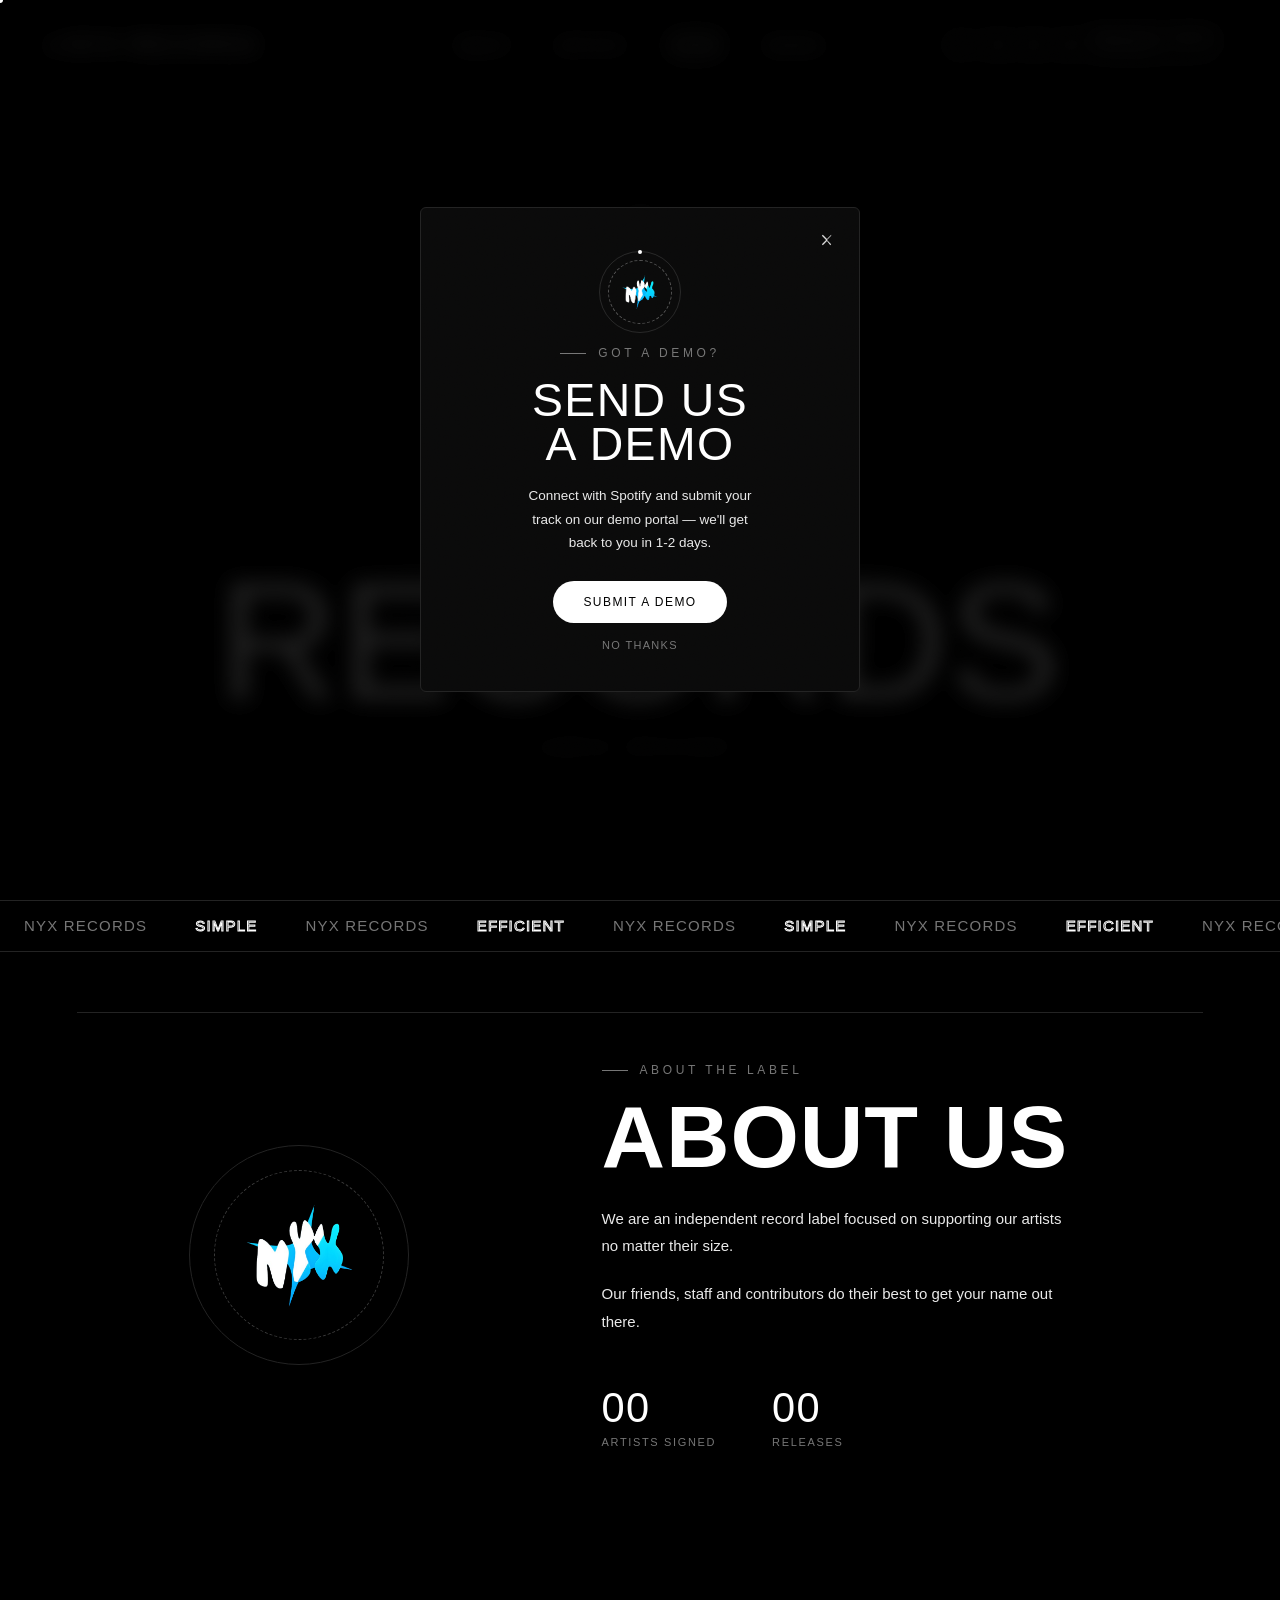
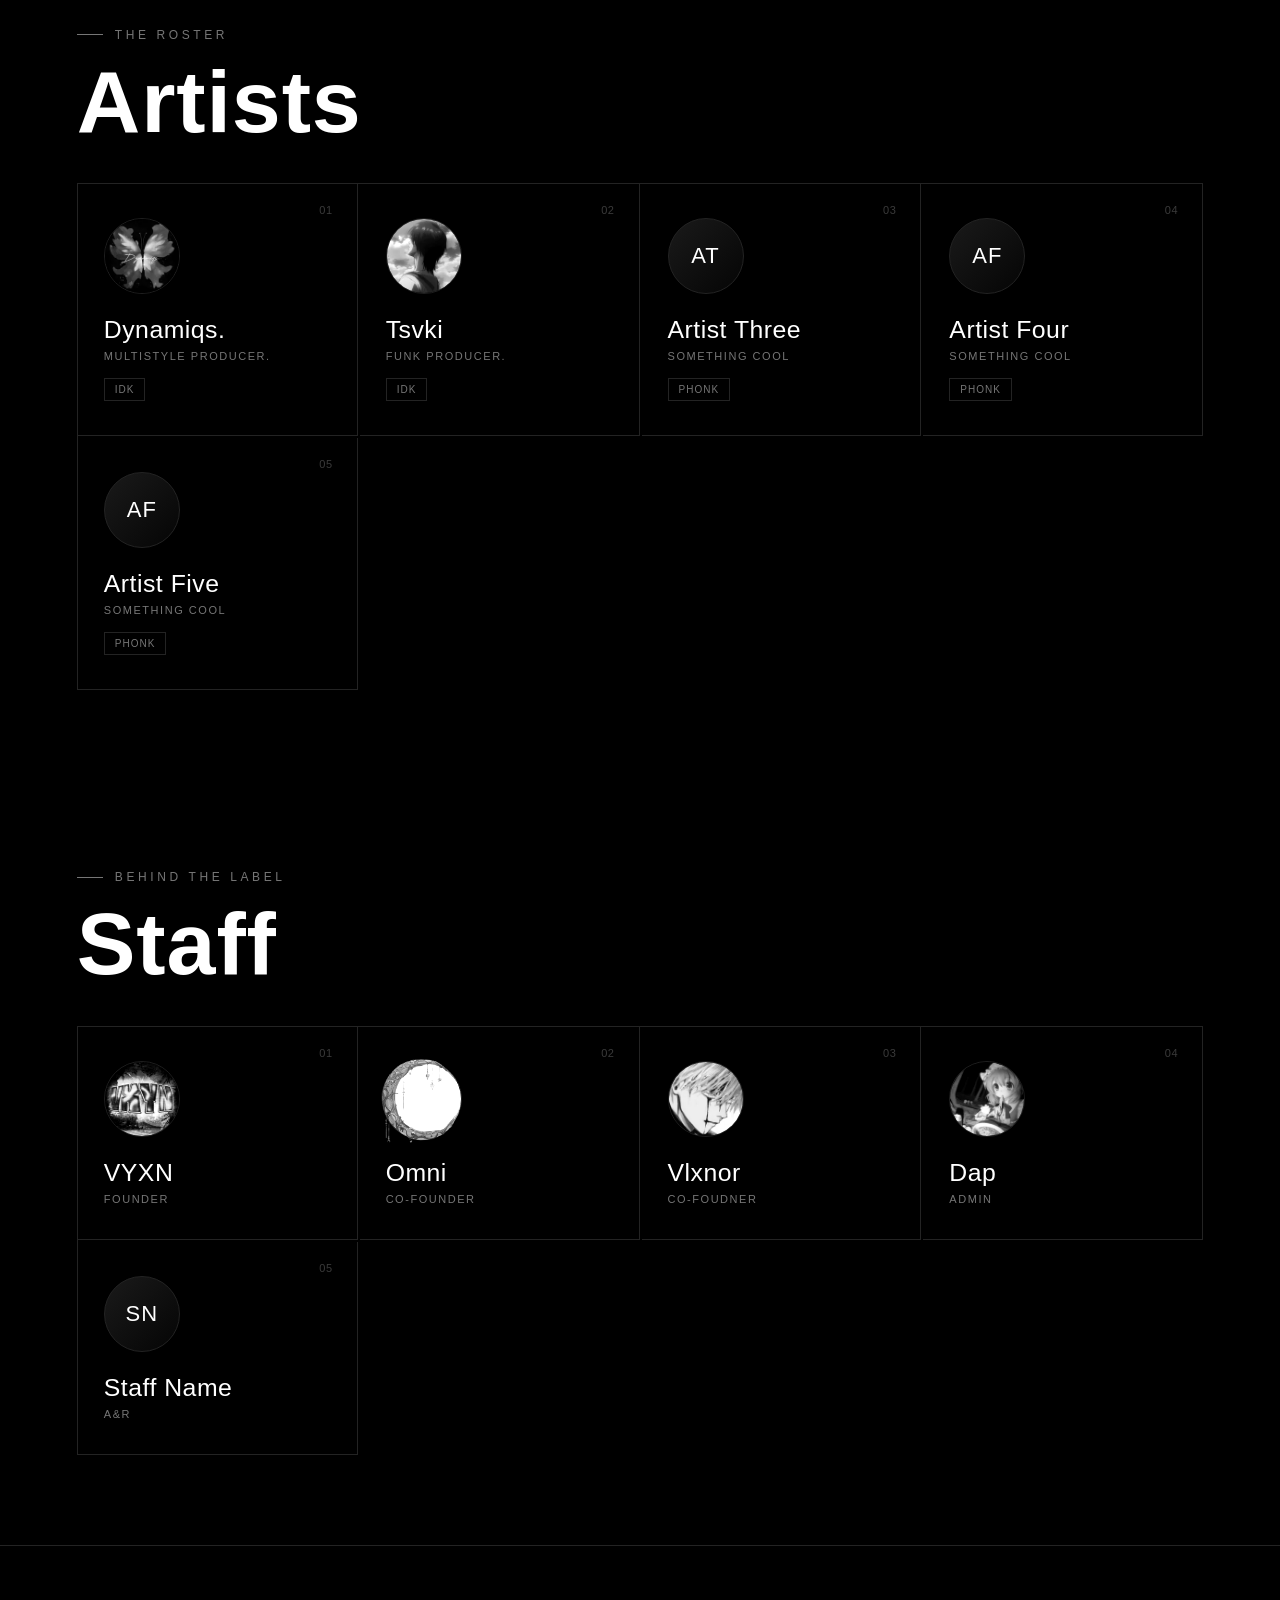
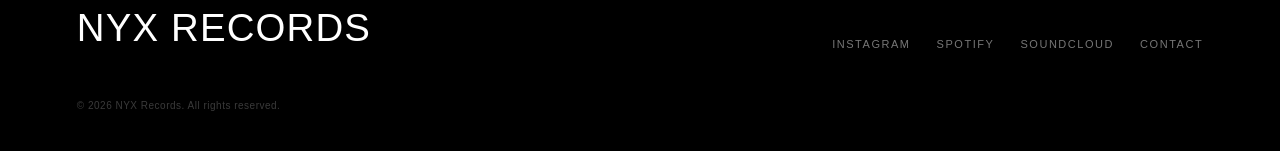
==== index.html @ e12e8af5 "Add files via upload" ====
<!DOCTYPE html><html lang="en"><head>
<meta charset="UTF-8">
<meta name="viewport" content="width=device-width, initial-scale=1.0">
<title>NYX Records</title>
<link rel="icon" type="image/png" sizes="32x32" href="/images/favicon-32.png">
<link rel="icon" type="image/png" sizes="16x16" href="/images/favicon-16.png">
<link rel="apple-touch-icon" sizes="180x180" href="/images/favicon-180.png">
<link rel="preconnect" href="https://fonts.googleapis.com">
<link rel="preconnect" href="https://fonts.gstatic.com" crossorigin="">
<link rel="stylesheet" href="/assets/css/home.css">
</head>
<body>
<div class="grain"></div>
<div class="cursor-dot" id="cursorDot"></div>
<!-- ===== DEMO POPUP ===== -->
<div class="demo-overlay" id="demoOverlay">
  <div class="demo-modal">
    <button class="demo-close" id="demoClose" aria-label="Close">
      <svg viewBox="0 0 24 24"><path d="M18.3 5.71L12 12l6.3 6.29-1.41 1.42L12 13.41l-6.29 6.3-1.42-1.42L10.59 12 4.29 5.71 5.71 4.29 12 10.59l6.29-6.3z"></path></svg>
    </button>
    <div class="demo-mark">
      <div class="ring"></div>
      <img class="logo-glow-sm" src="/images/logo.png" alt="NYX Records logo" style="width:70%;height:70%;object-fit:contain;position:relative;z-index:2;">
    </div>
    <div class="eyebrow" style="justify-content:center;">Got a demo?</div>
    <h2 class="display demo-title">SEND US<br>A DEMO</h2>
    <p class="demo-text">Connect with Spotify and submit your track on our demo portal — we'll get back to you in 1-2 days.</p>
<a href="/demo/" class="demo-cta">SUBMIT A DEMO</a>
    <button type="button" class="demo-skip" id="demoSkip">No thanks</button>
  </div>
</div>
<header id="siteHeader">
  <div class="logo-mark"><span class="dot"></span>NYX RECORDS</div>
  <nav class="links" id="navLinks">
    <div class="nav-bubble" id="navBubble"></div>
    <a href="#about" data-section="about">About</a>
    <a href="#artists" data-section="artists">Artists</a>
    <a href="#staff" data-section="staff">Staff</a>
<a href="/demo/">Demos</a>
  </nav>
  <!-- ===== MUSIC PLAYER ===== -->
  <div class="player" id="player">
    <div class="vinyl" id="vinyl"></div>
    <button class="player-btn" id="prevBtn" aria-label="Previous track">
      <svg viewBox="0 0 24 24"><path d="M6 6h2v12H6zm3.5 6L18 6v12z"></path></svg>
    </button>
    <button class="player-btn" id="playBtn" aria-label="Play">
      <svg viewBox="0 0 24 24" id="playIcon"><path d="M8 5v14l11-7z"></path></svg>
    </button>
    <button class="player-btn" id="nextBtn" aria-label="Next track">
      <svg viewBox="0 0 24 24"><path d="M16 6h2v12h-2zM6 6l8.5 6L6 18z"></path></svg>
    </button>
    <div class="track-info">
      <div class="track-title"><span id="trackTitle">Select a track</span></div>
      <div class="track-artist" id="trackArtist">NYX RECORDS</div>
      <div class="progress-bar" id="progressBar">
        <div class="progress-fill" id="progressFill"></div>
      </div>
    </div>
  </div>
  <!-- Real audio element — swap the src values in the TRACKS array below the script -->
  <audio id="audio" preload="none"></audio>
</header>
<!-- ===== HERO ===== -->
<section class="hero">
  <div class="glow" id="glow"></div>
  <div class="logo-placeholder">
    <div class="ring"></div>
    <img class="logo-glow" src="/images/logo.png" alt="NYX Records logo" style="width:70%;height:70%;object-fit:contain;position:relative;z-index:2;">
  </div>
  <h1 class="display">
    <span class="line"><span>NYX</span></span>
    <span class="line"><span>RECORDS</span></span>
  </h1>
  <p class="tagline">SIMPLE. EFFICIENT.</p>
</section>
<div class="marquee-strip" id="marqueeStrip">
  <div class="track" id="marqueeTrack"></div>
</div>
<!-- ===== ABOUT ===== -->
<section id="about" style="padding-top:60px;">
  <div class="about">
    <div class="reveal">
      <div class="about-mark">
        <img class="logo-glow" src="/images/logo.png" alt="NYX Records logo" style="width:60%;height:60%;object-fit:contain;position:relative;z-index:2;">
      </div>
    </div>
    <div class="about-body reveal">
      <div class="eyebrow">About the label</div>
      <h2 class="section-title" style="margin-bottom:26px;">ABOUT US</h2>
      <p>We are an independent record label focused on supporting our artists no matter their size.</p>
      <p>Our friends, staff and contributors do their best to get your name out there.</p>
      <div class="stat-row">
        <div><span class="num display">00</span><span class="label">Artists Signed</span></div>
        <div><span class="num display">00</span><span class="label">Releases</span></div>
      </div>
    </div>
  </div>
</section>
<!-- ===== ARTISTS ===== -->
<section id="artists">
  <div class="eyebrow reveal">The roster</div>
  <h2 class="section-title reveal">Artists</h2>
  <div class="grid" id="artistGrid"></div>
</section>
<!-- ===== STAFF ===== -->
<section id="staff">
  <div class="eyebrow reveal">Behind the label</div>
  <h2 class="section-title reveal">Staff</h2>
  <div class="grid" id="staffGrid"></div>
</section>
<footer>
  <div class="foot-logo display">NYX RECORDS</div>
  <div class="foot-links">
    <a href="https://instagram.com" target="_blank" rel="noopener noreferrer">Instagram</a>
    <a href="https://open.spotify.com" target="_blank" rel="noopener noreferrer">Spotify</a>
    <a href="https://soundcloud.com" target="_blank" rel="noopener noreferrer">SoundCloud</a>
    <a href="mailto:contact@nyxrecords.com">Contact</a>
  </div>
  <div class="foot-note">© <span id="year"></span> NYX Records. All rights reserved.</div>
</footer>
<button class="to-top" id="toTop" aria-label="Back to top">
  <svg viewBox="0 0 24 24"><path d="M12 4l-8 8h5v8h6v-8h5z"></path></svg>
</button>
<script src="/assets/js/home.js" defer></script>


</body></html>
---- assets/css/home.css ----
:root{
  --black:#000000;
  --black-2:#0a0a0a;
  --black-3:#131313;
  --white:#ffffff;
  --off-white:#e9e9e9;
  --grey:#767676;
  --grey-dim:#3a3a3a;
  --line:#232323;
  --ease:cubic-bezier(.16,.8,.24,1);
}
*{margin:0;padding:0;box-sizing:border-box;}
html{scroll-behavior:smooth;}
::selection{background:var(--white);color:var(--black);}
body{background:var(--black);color:var(--white);font-family:'Space Grotesk',sans-serif;overflow-x:hidden;cursor:none;}
a{color:inherit;text-decoration:none;}
ul{list-style:none;}
.display{font-family:'Bebas Neue',sans-serif;letter-spacing:.03em;font-weight:400;}
.grain{position:fixed;inset:0;pointer-events:none;z-index:9998;opacity:.05;mix-blend-mode:overlay;background-image:url("data:image/svg+xml,%3Csvg xmlns='http://www.w3.org/2000/svg' width='120' height='120'%3E%3Cfilter id='n'%3E%3CfeTurbulence type='fractalNoise' baseFrequency='0.9' numOctaves='2' stitchTiles='stitch'/%3E%3C/filter%3E%3Crect width='100%25' height='100%25' filter='url(%23n)'/%3E%3C/svg%3E");animation:grain 8s steps(8) infinite;}
@keyframes grain{0%,100%{transform:translate(0,0)}10%{transform:translate(-2%,-3%)}30%{transform:translate(3%,2%)}50%{transform:translate(-3%,3%)}70%{transform:translate(2%,-2%)}90%{transform:translate(-1%,2%)}}
.cursor-dot{position:fixed;top:0;left:0;pointer-events:none;z-index:9999;border-radius:50%;transform:translate(-50%,-50%);width:6px;height:6px;background:var(--white);transition:transform .12s var(--ease), opacity .3s;mix-blend-mode:difference;}
@media (hover:none){.cursor-dot{display:none;}body{cursor:auto;}}
header{position:fixed;top:0;left:0;right:0;z-index:500;display:grid;grid-template-columns:1fr auto 1fr;align-items:center;gap:20px;padding:22px clamp(20px,4vw,56px);background:linear-gradient(to bottom, rgba(0,0,0,.85), rgba(0,0,0,0));backdrop-filter:blur(2px);transition:padding .4s var(--ease);}
header.scrolled{padding:14px clamp(20px,4vw,56px);background:rgba(0,0,0,.75);backdrop-filter:blur(10px);border-bottom:1px solid var(--line);}
.logo-mark{display:flex;align-items:center;gap:10px;font-family:'Bebas Neue',sans-serif;font-size:22px;letter-spacing:.12em;}
.logo-mark .dot{width:7px;height:7px;border-radius:50%;background:var(--white);animation:pulse 2.6s ease-in-out infinite;}
@keyframes pulse{0%,100%{opacity:1;transform:scale(1);}50%{opacity:.3;transform:scale(1.6);}}
nav.links{position:relative;display:flex;gap:clamp(20px,3vw,48px);}
.nav-bubble{position:absolute;top:50%;left:0;height:32px;width:0;transform:translateY(-50%);background:rgba(255,255,255,.08);border:1px solid rgba(255,255,255,.3);border-radius:20px;transition:transform .45s var(--ease), width .45s var(--ease), opacity .3s;opacity:0;pointer-events:none;z-index:0;}
.nav-bubble.show{opacity:1;}
nav.links a{position:relative;z-index:1;font-size:13px;letter-spacing:.14em;text-transform:uppercase;color:var(--off-white);padding:8px 4px;}
nav.links a::after{content:'';position:absolute;left:4px;right:4px;bottom:0;height:1px;background:var(--white);transform:scaleX(0);transform-origin:left;transition:transform .35s var(--ease);}
nav.links a:hover::after{transform:scaleX(1);}nav.links a:hover{color:var(--white);}nav.links a.active{color:var(--white);}nav.links a.active::after{transform:scaleX(0);}
@media(max-width:760px){nav.links{display:none;}}
.player{display:flex;align-items:center;gap:12px;background:rgba(255,255,255,.03);border:1px solid var(--line);border-radius:40px;padding:6px 16px 6px 6px;backdrop-filter:blur(6px);justify-self:end;}
.vinyl{width:32px;height:32px;border-radius:50%;background:radial-gradient(circle at center, #000 0 4px, #ddd 4px 5px, #000 5px 100%),repeating-radial-gradient(circle at center, #1a1a1a 0 2px, #050505 2px 4px);border:1px solid #2a2a2a;flex-shrink:0;animation:spin 3.2s linear infinite;animation-play-state:paused;}
.player.playing .vinyl{animation-play-state:running;}
.player-btn{background:none;border:none;color:var(--white);cursor:pointer;width:24px;height:24px;display:flex;align-items:center;justify-content:center;opacity:.85;transition:opacity .2s, transform .2s;}
.player-btn:hover{opacity:1;transform:scale(1.15);}.player-btn svg{width:14px;height:14px;fill:currentColor;}
.track-info{display:flex;flex-direction:column;width:118px;overflow:hidden;}.track-title{font-size:11px;letter-spacing:.04em;white-space:nowrap;overflow:hidden;}.track-title span{display:inline-block;padding-right:30px;}.player.playing .track-title span{animation:marquee 7s linear infinite;}
@keyframes marquee{0%{transform:translateX(0);}100%{transform:translateX(-50%);}}
.track-artist{font-size:9px;color:var(--grey);letter-spacing:.05em;}.progress-bar{position:relative;width:100%;height:2px;background:var(--line);margin-top:4px;cursor:pointer;border-radius:2px;}.progress-fill{position:absolute;left:0;top:0;bottom:0;width:0%;background:var(--white);border-radius:2px;}
@media(max-width:600px){.track-info{display:none;}}
.hero{min-height:100vh;display:flex;flex-direction:column;align-items:center;justify-content:center;position:relative;text-align:center;padding:90px 20px 0;overflow:hidden;}
.glow{position:absolute;width:700px;height:700px;background:radial-gradient(circle, rgba(255,255,255,.07) 0%, rgba(255,255,255,0) 65%);top:50%;left:50%;transform:translate(-50%,-50%);pointer-events:none;z-index:0;transition:transform .3s ease-out;}
.logo-placeholder{position:relative;width:150px;height:150px;border-radius:50%;border:1.5px dashed rgba(255,255,255,.35);display:flex;align-items:center;justify-content:center;margin-bottom:38px;z-index:2;animation:fadeUp 1s var(--ease) both, float 6s ease-in-out infinite 1s;}
.logo-placeholder .ring{position:absolute;inset:-18px;border:1px solid rgba(255,255,255,.12);border-radius:50%;animation:spin 22s linear infinite;}
.logo-placeholder .ring::before{content:'';position:absolute;width:5px;height:5px;background:#fff;border-radius:50%;top:-2.5px;left:50%;margin-left:-2.5px;}
.logo-placeholder span{font-family:'Bebas Neue',sans-serif;font-size:13px;letter-spacing:.15em;color:var(--grey);text-transform:uppercase;line-height:1.5;}
@keyframes float{0%,100%{transform:translateY(0);}50%{transform:translateY(-10px);}}
.hero h1{font-size:clamp(3.6rem,13vw,10.5rem);line-height:.88;letter-spacing:.01em;z-index:2;}.hero h1 .line{overflow:hidden;display:block;}.hero h1 .line span{display:inline-block;animation:riseIn 1s var(--ease) both;}.hero h1 .line:nth-child(2) span{animation-delay:.12s;}
@keyframes riseIn{from{transform:translateY(110%);}to{transform:translateY(0);}}
.hero p.tagline{margin-top:26px;font-size:14px;letter-spacing:.28em;text-transform:uppercase;color:var(--grey);z-index:2;animation:fadeUp 1s var(--ease) .5s both;}
@keyframes fadeUp{from{opacity:0;transform:translateY(24px);}to{opacity:1;transform:translateY(0);}}
.marquee-strip{border-top:1px solid var(--line);border-bottom:1px solid var(--line);padding:16px 0;overflow:hidden;white-space:nowrap;position:relative;width:100%;}.marquee-strip .track{display:inline-flex;width:max-content;animation:scrollLeft linear infinite;will-change:transform;}.marquee-strip .track span{font-family:'Bebas Neue',sans-serif;font-size:15px;letter-spacing:.08em;padding:0 24px;color:var(--grey);flex:0 0 auto;}.marquee-strip .track span.hollow{-webkit-text-stroke:1px var(--white);color:transparent;}
@keyframes scrollLeft{from{transform:translateX(0);}to{transform:translateX(-50%);}}
section{position:relative;padding:90px clamp(20px,6vw,80px);}.eyebrow{display:flex;align-items:center;gap:12px;font-size:12px;letter-spacing:.3em;text-transform:uppercase;color:var(--grey);margin-bottom:18px;}.eyebrow::before{content:'';width:26px;height:1px;background:var(--grey);}.section-title{font-family:'Bebas Neue',sans-serif;font-size:clamp(2.8rem,7vw,5.5rem);letter-spacing:.01em;line-height:.95;margin-bottom:40px;}
.reveal{opacity:0;transform:translateY(50px);transition:opacity .9s var(--ease), transform .9s var(--ease);}.reveal.in{opacity:1;transform:translateY(0);}
.about{display:grid;grid-template-columns:.85fr 1.15fr;gap:80px;align-items:center;border-top:1px solid var(--line);padding-top:50px;}@media(max-width:860px){.about{grid-template-columns:1fr;gap:50px;}}
.about-mark{width:220px;height:220px;max-width:60vw;border-radius:50%;border:1px solid var(--line);display:flex;align-items:center;justify-content:center;margin:0 auto;position:relative;}.about-mark::before{content:'';position:absolute;inset:24px;border:1px dashed var(--grey-dim);border-radius:50%;animation:spin 40s linear infinite;}.about-mark .mark-text{font-family:'Bebas Neue',sans-serif;font-size:44px;letter-spacing:.05em;}
@keyframes spin{to{transform:rotate(360deg);}}
.about-body p{font-size:15px;line-height:1.85;color:var(--off-white);max-width:56ch;}.about-body p + p{margin-top:20px;}.stat-row{display:flex;gap:56px;margin-top:48px;flex-wrap:wrap;}.stat-row div{display:flex;flex-direction:column;}.stat-row .num{font-family:'Bebas Neue',sans-serif;font-size:2.6rem;}.stat-row .label{font-size:11px;letter-spacing:.15em;text-transform:uppercase;color:var(--grey);margin-top:4px;}
.grid{display:grid;grid-template-columns:repeat(auto-fill,minmax(230px,1fr));gap:2px;border-top:1px solid var(--line);border-left:1px solid var(--line);}.card{display:block;position:relative;border-right:1px solid var(--line);border-bottom:1px solid var(--line);padding:34px 26px;background:var(--black);overflow:hidden;transition:background .4s var(--ease);}.card::before{content:'';position:absolute;inset:0;background:var(--white);transform:translateY(101%);transition:transform .45s var(--ease);z-index:0;}.card:hover::before{transform:translateY(0);}.card > *{position:relative;z-index:1;}
.avatar{width:76px;height:76px;border-radius:50%;display:flex;align-items:center;justify-content:center;font-family:'Bebas Neue',sans-serif;font-size:22px;letter-spacing:.05em;background:linear-gradient(135deg, #1a1a1a, #050505);border:1px solid var(--line);margin-bottom:22px;transition:filter .4s var(--ease), transform .5s var(--ease);filter:grayscale(1);overflow:hidden;}.avatar img{width:100%;height:100%;object-fit:cover;display:block;}.card:hover .avatar{filter:invert(1) grayscale(1);transform:scale(1.06) rotate(-3deg);}.avatar.avatar-photo{filter:grayscale(1) contrast(1.05);}.card:hover .avatar.avatar-photo{filter:grayscale(0) contrast(1.05);transform:scale(1.06) rotate(-3deg);}.avatar.avatar-special{position:relative;background:#ffffff;overflow:visible;filter:grayscale(1) contrast(1.05);}.avatar.avatar-special img{position:absolute;top:50%;left:50%;width:120%;height:120%;object-fit:contain;transform:translate(calc(-50%), calc(-50%));}.card:hover .avatar.avatar-special{filter:grayscale(0) contrast(1.05);transform:scale(1.06) rotate(-3deg);}
.card-name{font-family:'Bebas Neue',sans-serif;font-size:1.55rem;letter-spacing:.02em;transition:color .4s var(--ease);}.card-role{font-size:11px;letter-spacing:.14em;text-transform:uppercase;color:var(--grey);margin-top:6px;transition:color .4s var(--ease);}.card-tag{display:inline-block;margin-top:16px;font-size:10px;letter-spacing:.1em;text-transform:uppercase;padding:5px 10px;border:1px solid var(--line);color:var(--grey);transition:border-color .4s var(--ease), color .4s var(--ease);}.card:hover .card-name,.card:hover .card-role{color:var(--black);}.card:hover .card-tag{border-color:var(--black);color:var(--black);}.card-index{position:absolute;top:20px;right:24px;font-size:11px;color:var(--grey-dim);font-family:'Bebas Neue',sans-serif;letter-spacing:.05em;transition:color .4s var(--ease);z-index:1;}.card:hover .card-index{color:rgba(0,0,0,.35);}.card-link-label{position:absolute;bottom:22px;right:24px;display:flex;align-items:center;gap:5px;font-size:10px;letter-spacing:.14em;text-transform:uppercase;color:var(--grey);opacity:0;transform:translateY(6px);transition:opacity .35s var(--ease), transform .35s var(--ease), color .35s var(--ease);z-index:1;}.card-link-label svg{width:10px;height:10px;transition:transform .35s var(--ease);}.card:hover .card-link-label{opacity:1;transform:translateY(0);color:var(--black);}.card:hover .card-link-label svg{transform:translate(2px,-2px);}
footer{border-top:1px solid var(--line);padding:60px clamp(20px,6vw,80px) 40px;display:flex;justify-content:space-between;align-items:flex-end;flex-wrap:wrap;gap:30px;}footer .foot-logo{font-family:'Bebas Neue',sans-serif;font-size:2.4rem;letter-spacing:.03em;}footer .foot-links{display:flex;gap:26px;flex-wrap:wrap;}footer .foot-links a{font-size:11px;letter-spacing:.14em;text-transform:uppercase;color:var(--grey);transition:color .3s;}footer .foot-links a:hover{color:var(--white);}footer .foot-note{width:100%;font-size:10px;color:var(--grey-dim);letter-spacing:.05em;margin-top:20px;}
.to-top{position:fixed;bottom:26px;right:26px;width:44px;height:44px;border-radius:50%;border:1px solid var(--line);display:flex;align-items:center;justify-content:center;z-index:400;opacity:0;pointer-events:none;transition:opacity .4s var(--ease), transform .3s var(--ease), border-color .3s;background:rgba(0,0,0,.6);backdrop-filter:blur(6px);}.to-top.show{opacity:1;pointer-events:auto;}.to-top:hover{transform:translateY(-4px);border-color:var(--white);}.to-top svg{width:14px;height:14px;fill:var(--white);}
.logo-glow{animation:logoPulse 3.5s ease-in-out infinite;}@keyframes logoPulse{0%,100%{filter:drop-shadow(0 0 8px rgba(255,255,255,.55)) drop-shadow(0 0 18px rgba(255,255,255,.3));}50%{filter:drop-shadow(0 0 12px rgba(255,255,255,.75)) drop-shadow(0 0 26px rgba(255,255,255,.45));}}
.logo-glow-sm{animation:logoPulseSm 3.5s ease-in-out infinite;}@keyframes logoPulseSm{0%,100%{filter:drop-shadow(0 0 5px rgba(255,255,255,.55)) drop-shadow(0 0 10px rgba(255,255,255,.3));}50%{filter:drop-shadow(0 0 7px rgba(255,255,255,.75)) drop-shadow(0 0 14px rgba(255,255,255,.45));}}
.demo-overlay{position:fixed;inset:0;z-index:2000;display:flex;align-items:center;justify-content:center;padding:24px;background:rgba(0,0,0,.88);backdrop-filter:blur(10px);opacity:1;transition:opacity .5s var(--ease);}.demo-overlay.closing{opacity:0;pointer-events:none;}.demo-modal{position:relative;width:100%;max-width:440px;background:var(--black-2);border:1px solid var(--line);border-radius:6px;padding:52px 36px 40px;text-align:center;transform:scale(1);animation:modalIn .6s var(--ease) both;}.demo-overlay.closing .demo-modal{transform:scale(.94);transition:transform .4s var(--ease);}@keyframes modalIn{from{opacity:0;transform:scale(.9) translateY(16px);}to{opacity:1;transform:scale(1) translateY(0);}}
.demo-close{position:absolute;top:14px;right:14px;width:36px;height:36px;display:flex;align-items:center;justify-content:center;background:none;border:none;cursor:pointer;opacity:.85;transition:opacity .2s, transform .3s var(--ease);}.demo-close:hover{opacity:1;transform:rotate(90deg);}.demo-close svg{width:16px;height:16px;fill:var(--white);}.demo-mark{position:relative;width:64px;height:64px;margin:0 auto 22px;border:1.5px dashed rgba(255,255,255,.3);border-radius:50%;display:flex;align-items:center;justify-content:center;}.demo-mark .ring{position:absolute;inset:-10px;border:1px solid rgba(255,255,255,.12);border-radius:50%;animation:spin 18s linear infinite;}.demo-mark .ring::before{content:'';position:absolute;width:4px;height:4px;background:#fff;border-radius:50%;top:-2px;left:50%;margin-left:-2px;}.demo-title{font-size:clamp(2rem,6vw,2.9rem);line-height:.95;margin:16px 0 18px;}.demo-text{font-size:13.5px;line-height:1.75;color:var(--off-white);max-width:32ch;margin:0 auto 26px;}.demo-cta{display:inline-block;padding:14px 30px;background:var(--white);color:var(--black);font-size:12px;letter-spacing:.12em;text-transform:uppercase;border-radius:30px;transition:transform .3s var(--ease), opacity .3s;}.demo-cta:hover{transform:translateY(-3px);opacity:.9;}.demo-skip{display:block;margin:16px auto 0;background:none;border:none;color:var(--grey);font-size:11px;letter-spacing:.12em;text-transform:uppercase;cursor:pointer;transition:color .3s;}.demo-skip:hover{color:var(--white);}
@media(prefers-reduced-motion:reduce){*{animation-duration:.001ms !important; animation-iteration-count:1 !important; transition-duration:.001ms !important;}}
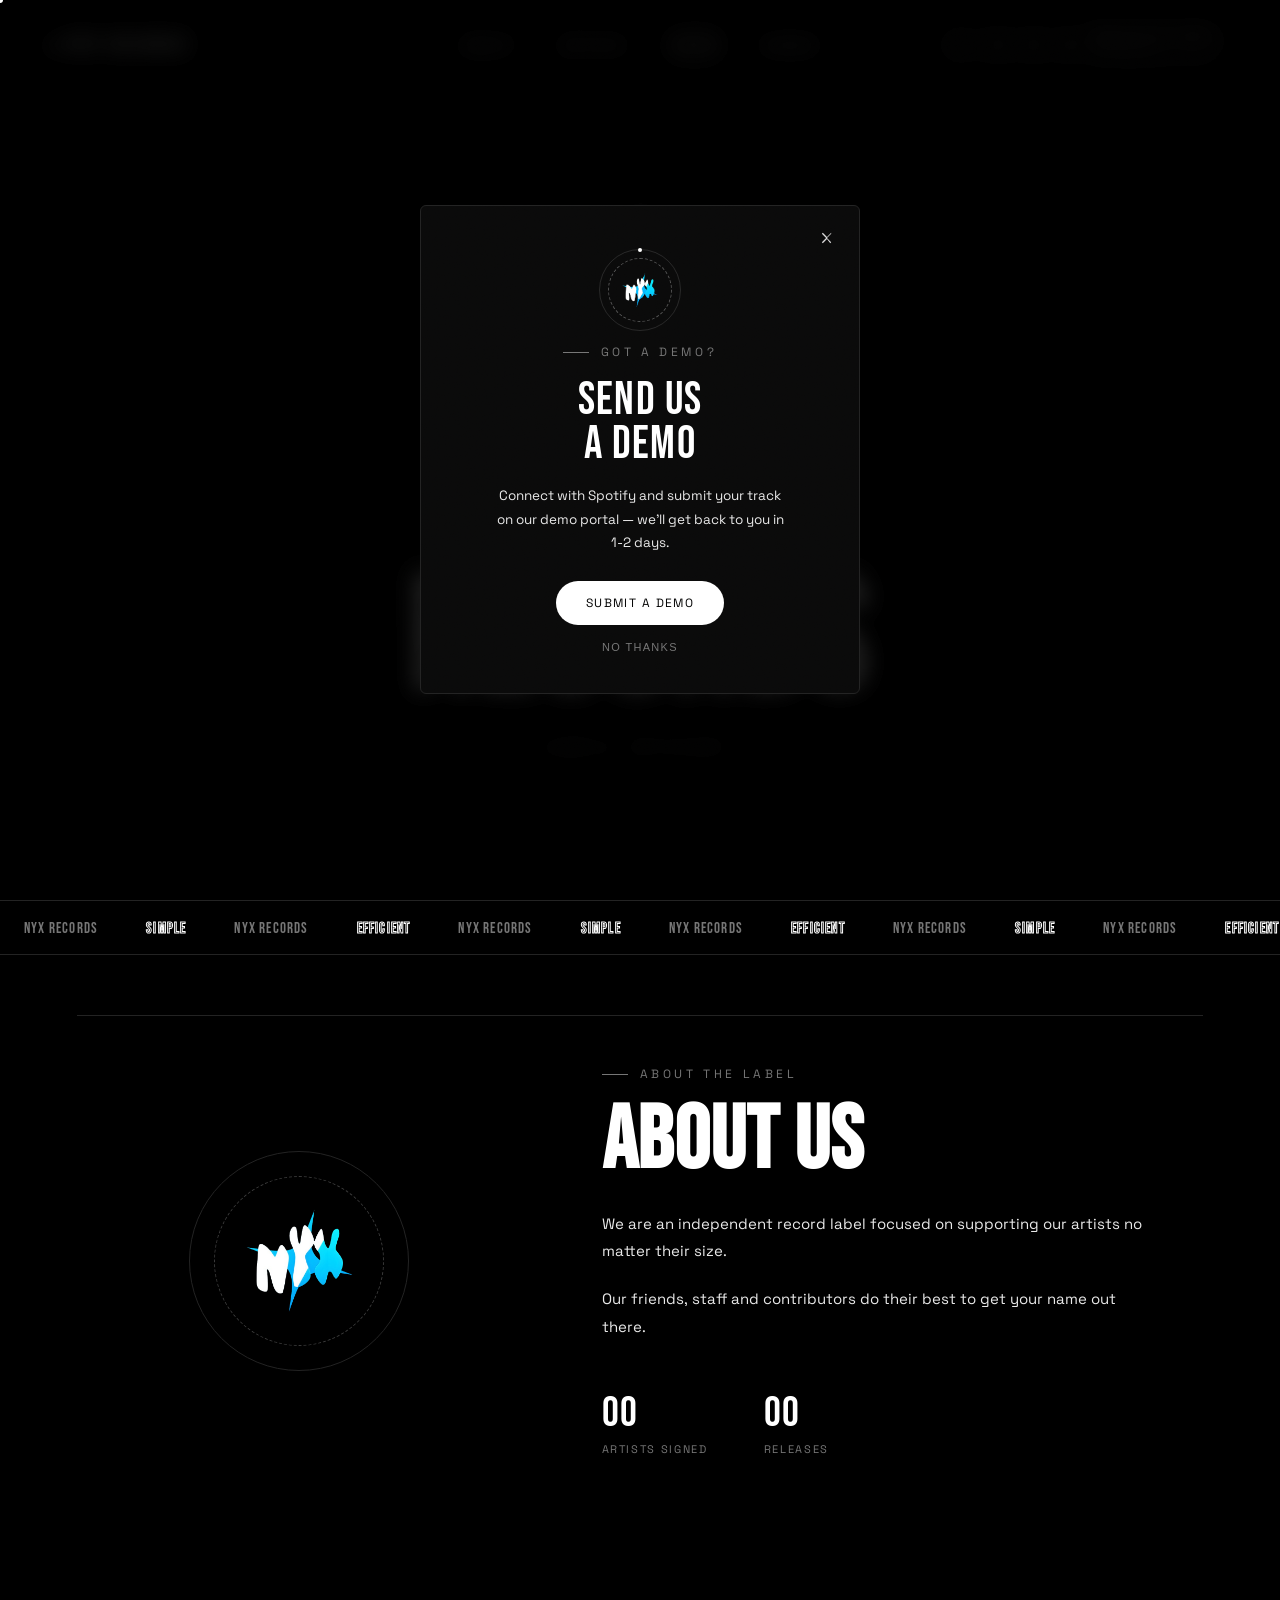
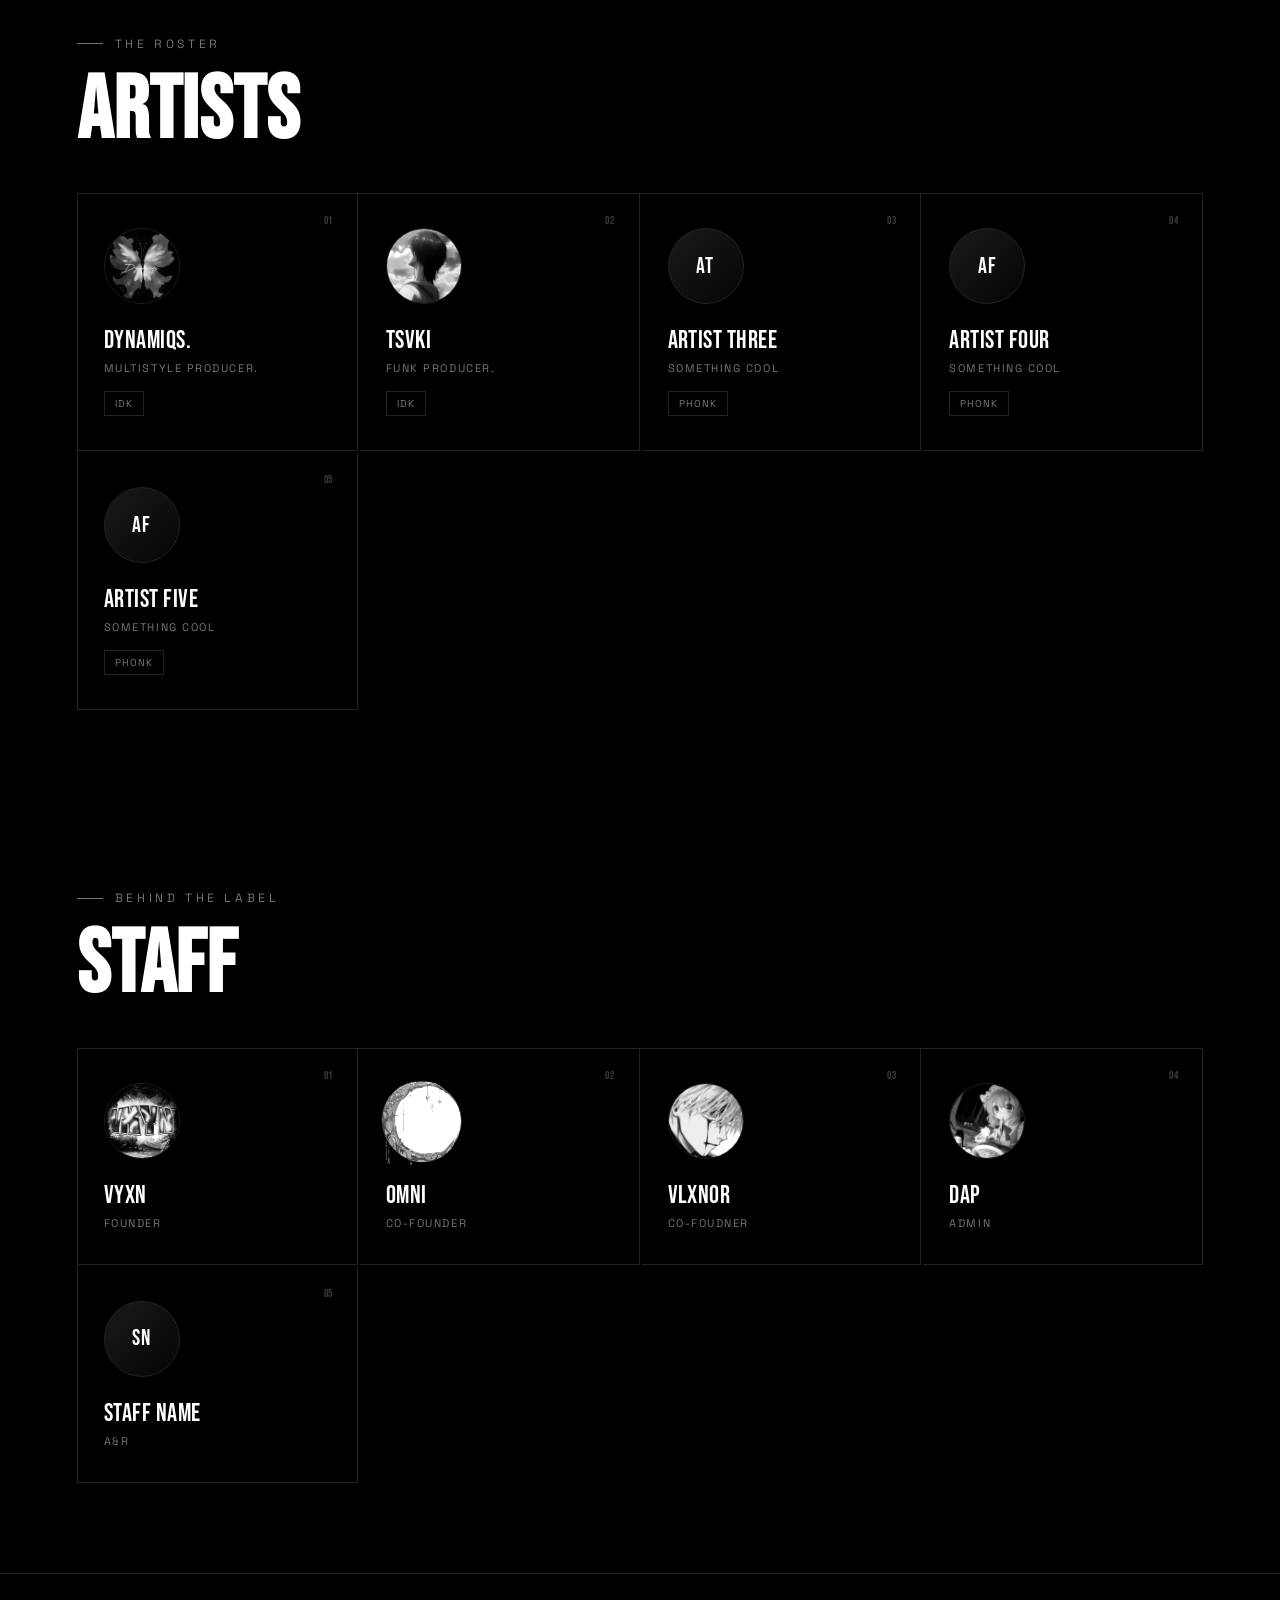
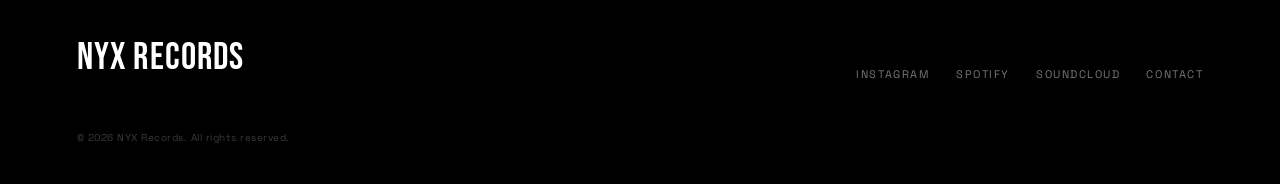
==== commit abac549d: "Update" ====
--- a/index.html
+++ b/index.html
@@ -7,6 +7,7 @@
 <link rel="apple-touch-icon" sizes="180x180" href="/images/favicon-180.png">
 <link rel="preconnect" href="https://fonts.googleapis.com">
 <link rel="preconnect" href="https://fonts.gstatic.com" crossorigin="">
+<link href="https://fonts.googleapis.com/css2?family=Bebas+Neue&family=Space+Grotesk:wght@300;400;500;600;700&display=swap" rel="stylesheet">
 <link rel="stylesheet" href="/assets/css/home.css">
 </head>
 <body>
--- a/assets/css/home.css
+++ b/assets/css/home.css
@@ -1,72 +1,72 @@
-:root{
-  --black:#000000;
-  --black-2:#0a0a0a;
-  --black-3:#131313;
-  --white:#ffffff;
-  --off-white:#e9e9e9;
-  --grey:#767676;
-  --grey-dim:#3a3a3a;
-  --line:#232323;
-  --ease:cubic-bezier(.16,.8,.24,1);
-}
-*{margin:0;padding:0;box-sizing:border-box;}
-html{scroll-behavior:smooth;}
-::selection{background:var(--white);color:var(--black);}
-body{background:var(--black);color:var(--white);font-family:'Space Grotesk',sans-serif;overflow-x:hidden;cursor:none;}
-a{color:inherit;text-decoration:none;}
-ul{list-style:none;}
-.display{font-family:'Bebas Neue',sans-serif;letter-spacing:.03em;font-weight:400;}
-.grain{position:fixed;inset:0;pointer-events:none;z-index:9998;opacity:.05;mix-blend-mode:overlay;background-image:url("data:image/svg+xml,%3Csvg xmlns='http://www.w3.org/2000/svg' width='120' height='120'%3E%3Cfilter id='n'%3E%3CfeTurbulence type='fractalNoise' baseFrequency='0.9' numOctaves='2' stitchTiles='stitch'/%3E%3C/filter%3E%3Crect width='100%25' height='100%25' filter='url(%23n)'/%3E%3C/svg%3E");animation:grain 8s steps(8) infinite;}
-@keyframes grain{0%,100%{transform:translate(0,0)}10%{transform:translate(-2%,-3%)}30%{transform:translate(3%,2%)}50%{transform:translate(-3%,3%)}70%{transform:translate(2%,-2%)}90%{transform:translate(-1%,2%)}}
-.cursor-dot{position:fixed;top:0;left:0;pointer-events:none;z-index:9999;border-radius:50%;transform:translate(-50%,-50%);width:6px;height:6px;background:var(--white);transition:transform .12s var(--ease), opacity .3s;mix-blend-mode:difference;}
-@media (hover:none){.cursor-dot{display:none;}body{cursor:auto;}}
-header{position:fixed;top:0;left:0;right:0;z-index:500;display:grid;grid-template-columns:1fr auto 1fr;align-items:center;gap:20px;padding:22px clamp(20px,4vw,56px);background:linear-gradient(to bottom, rgba(0,0,0,.85), rgba(0,0,0,0));backdrop-filter:blur(2px);transition:padding .4s var(--ease);}
-header.scrolled{padding:14px clamp(20px,4vw,56px);background:rgba(0,0,0,.75);backdrop-filter:blur(10px);border-bottom:1px solid var(--line);}
-.logo-mark{display:flex;align-items:center;gap:10px;font-family:'Bebas Neue',sans-serif;font-size:22px;letter-spacing:.12em;}
-.logo-mark .dot{width:7px;height:7px;border-radius:50%;background:var(--white);animation:pulse 2.6s ease-in-out infinite;}
-@keyframes pulse{0%,100%{opacity:1;transform:scale(1);}50%{opacity:.3;transform:scale(1.6);}}
-nav.links{position:relative;display:flex;gap:clamp(20px,3vw,48px);}
-.nav-bubble{position:absolute;top:50%;left:0;height:32px;width:0;transform:translateY(-50%);background:rgba(255,255,255,.08);border:1px solid rgba(255,255,255,.3);border-radius:20px;transition:transform .45s var(--ease), width .45s var(--ease), opacity .3s;opacity:0;pointer-events:none;z-index:0;}
-.nav-bubble.show{opacity:1;}
-nav.links a{position:relative;z-index:1;font-size:13px;letter-spacing:.14em;text-transform:uppercase;color:var(--off-white);padding:8px 4px;}
-nav.links a::after{content:'';position:absolute;left:4px;right:4px;bottom:0;height:1px;background:var(--white);transform:scaleX(0);transform-origin:left;transition:transform .35s var(--ease);}
-nav.links a:hover::after{transform:scaleX(1);}nav.links a:hover{color:var(--white);}nav.links a.active{color:var(--white);}nav.links a.active::after{transform:scaleX(0);}
-@media(max-width:760px){nav.links{display:none;}}
-.player{display:flex;align-items:center;gap:12px;background:rgba(255,255,255,.03);border:1px solid var(--line);border-radius:40px;padding:6px 16px 6px 6px;backdrop-filter:blur(6px);justify-self:end;}
-.vinyl{width:32px;height:32px;border-radius:50%;background:radial-gradient(circle at center, #000 0 4px, #ddd 4px 5px, #000 5px 100%),repeating-radial-gradient(circle at center, #1a1a1a 0 2px, #050505 2px 4px);border:1px solid #2a2a2a;flex-shrink:0;animation:spin 3.2s linear infinite;animation-play-state:paused;}
-.player.playing .vinyl{animation-play-state:running;}
-.player-btn{background:none;border:none;color:var(--white);cursor:pointer;width:24px;height:24px;display:flex;align-items:center;justify-content:center;opacity:.85;transition:opacity .2s, transform .2s;}
-.player-btn:hover{opacity:1;transform:scale(1.15);}.player-btn svg{width:14px;height:14px;fill:currentColor;}
-.track-info{display:flex;flex-direction:column;width:118px;overflow:hidden;}.track-title{font-size:11px;letter-spacing:.04em;white-space:nowrap;overflow:hidden;}.track-title span{display:inline-block;padding-right:30px;}.player.playing .track-title span{animation:marquee 7s linear infinite;}
-@keyframes marquee{0%{transform:translateX(0);}100%{transform:translateX(-50%);}}
-.track-artist{font-size:9px;color:var(--grey);letter-spacing:.05em;}.progress-bar{position:relative;width:100%;height:2px;background:var(--line);margin-top:4px;cursor:pointer;border-radius:2px;}.progress-fill{position:absolute;left:0;top:0;bottom:0;width:0%;background:var(--white);border-radius:2px;}
-@media(max-width:600px){.track-info{display:none;}}
-.hero{min-height:100vh;display:flex;flex-direction:column;align-items:center;justify-content:center;position:relative;text-align:center;padding:90px 20px 0;overflow:hidden;}
-.glow{position:absolute;width:700px;height:700px;background:radial-gradient(circle, rgba(255,255,255,.07) 0%, rgba(255,255,255,0) 65%);top:50%;left:50%;transform:translate(-50%,-50%);pointer-events:none;z-index:0;transition:transform .3s ease-out;}
-.logo-placeholder{position:relative;width:150px;height:150px;border-radius:50%;border:1.5px dashed rgba(255,255,255,.35);display:flex;align-items:center;justify-content:center;margin-bottom:38px;z-index:2;animation:fadeUp 1s var(--ease) both, float 6s ease-in-out infinite 1s;}
-.logo-placeholder .ring{position:absolute;inset:-18px;border:1px solid rgba(255,255,255,.12);border-radius:50%;animation:spin 22s linear infinite;}
-.logo-placeholder .ring::before{content:'';position:absolute;width:5px;height:5px;background:#fff;border-radius:50%;top:-2.5px;left:50%;margin-left:-2.5px;}
-.logo-placeholder span{font-family:'Bebas Neue',sans-serif;font-size:13px;letter-spacing:.15em;color:var(--grey);text-transform:uppercase;line-height:1.5;}
-@keyframes float{0%,100%{transform:translateY(0);}50%{transform:translateY(-10px);}}
-.hero h1{font-size:clamp(3.6rem,13vw,10.5rem);line-height:.88;letter-spacing:.01em;z-index:2;}.hero h1 .line{overflow:hidden;display:block;}.hero h1 .line span{display:inline-block;animation:riseIn 1s var(--ease) both;}.hero h1 .line:nth-child(2) span{animation-delay:.12s;}
-@keyframes riseIn{from{transform:translateY(110%);}to{transform:translateY(0);}}
-.hero p.tagline{margin-top:26px;font-size:14px;letter-spacing:.28em;text-transform:uppercase;color:var(--grey);z-index:2;animation:fadeUp 1s var(--ease) .5s both;}
-@keyframes fadeUp{from{opacity:0;transform:translateY(24px);}to{opacity:1;transform:translateY(0);}}
-.marquee-strip{border-top:1px solid var(--line);border-bottom:1px solid var(--line);padding:16px 0;overflow:hidden;white-space:nowrap;position:relative;width:100%;}.marquee-strip .track{display:inline-flex;width:max-content;animation:scrollLeft linear infinite;will-change:transform;}.marquee-strip .track span{font-family:'Bebas Neue',sans-serif;font-size:15px;letter-spacing:.08em;padding:0 24px;color:var(--grey);flex:0 0 auto;}.marquee-strip .track span.hollow{-webkit-text-stroke:1px var(--white);color:transparent;}
-@keyframes scrollLeft{from{transform:translateX(0);}to{transform:translateX(-50%);}}
-section{position:relative;padding:90px clamp(20px,6vw,80px);}.eyebrow{display:flex;align-items:center;gap:12px;font-size:12px;letter-spacing:.3em;text-transform:uppercase;color:var(--grey);margin-bottom:18px;}.eyebrow::before{content:'';width:26px;height:1px;background:var(--grey);}.section-title{font-family:'Bebas Neue',sans-serif;font-size:clamp(2.8rem,7vw,5.5rem);letter-spacing:.01em;line-height:.95;margin-bottom:40px;}
-.reveal{opacity:0;transform:translateY(50px);transition:opacity .9s var(--ease), transform .9s var(--ease);}.reveal.in{opacity:1;transform:translateY(0);}
-.about{display:grid;grid-template-columns:.85fr 1.15fr;gap:80px;align-items:center;border-top:1px solid var(--line);padding-top:50px;}@media(max-width:860px){.about{grid-template-columns:1fr;gap:50px;}}
-.about-mark{width:220px;height:220px;max-width:60vw;border-radius:50%;border:1px solid var(--line);display:flex;align-items:center;justify-content:center;margin:0 auto;position:relative;}.about-mark::before{content:'';position:absolute;inset:24px;border:1px dashed var(--grey-dim);border-radius:50%;animation:spin 40s linear infinite;}.about-mark .mark-text{font-family:'Bebas Neue',sans-serif;font-size:44px;letter-spacing:.05em;}
-@keyframes spin{to{transform:rotate(360deg);}}
-.about-body p{font-size:15px;line-height:1.85;color:var(--off-white);max-width:56ch;}.about-body p + p{margin-top:20px;}.stat-row{display:flex;gap:56px;margin-top:48px;flex-wrap:wrap;}.stat-row div{display:flex;flex-direction:column;}.stat-row .num{font-family:'Bebas Neue',sans-serif;font-size:2.6rem;}.stat-row .label{font-size:11px;letter-spacing:.15em;text-transform:uppercase;color:var(--grey);margin-top:4px;}
-.grid{display:grid;grid-template-columns:repeat(auto-fill,minmax(230px,1fr));gap:2px;border-top:1px solid var(--line);border-left:1px solid var(--line);}.card{display:block;position:relative;border-right:1px solid var(--line);border-bottom:1px solid var(--line);padding:34px 26px;background:var(--black);overflow:hidden;transition:background .4s var(--ease);}.card::before{content:'';position:absolute;inset:0;background:var(--white);transform:translateY(101%);transition:transform .45s var(--ease);z-index:0;}.card:hover::before{transform:translateY(0);}.card > *{position:relative;z-index:1;}
-.avatar{width:76px;height:76px;border-radius:50%;display:flex;align-items:center;justify-content:center;font-family:'Bebas Neue',sans-serif;font-size:22px;letter-spacing:.05em;background:linear-gradient(135deg, #1a1a1a, #050505);border:1px solid var(--line);margin-bottom:22px;transition:filter .4s var(--ease), transform .5s var(--ease);filter:grayscale(1);overflow:hidden;}.avatar img{width:100%;height:100%;object-fit:cover;display:block;}.card:hover .avatar{filter:invert(1) grayscale(1);transform:scale(1.06) rotate(-3deg);}.avatar.avatar-photo{filter:grayscale(1) contrast(1.05);}.card:hover .avatar.avatar-photo{filter:grayscale(0) contrast(1.05);transform:scale(1.06) rotate(-3deg);}.avatar.avatar-special{position:relative;background:#ffffff;overflow:visible;filter:grayscale(1) contrast(1.05);}.avatar.avatar-special img{position:absolute;top:50%;left:50%;width:120%;height:120%;object-fit:contain;transform:translate(calc(-50%), calc(-50%));}.card:hover .avatar.avatar-special{filter:grayscale(0) contrast(1.05);transform:scale(1.06) rotate(-3deg);}
-.card-name{font-family:'Bebas Neue',sans-serif;font-size:1.55rem;letter-spacing:.02em;transition:color .4s var(--ease);}.card-role{font-size:11px;letter-spacing:.14em;text-transform:uppercase;color:var(--grey);margin-top:6px;transition:color .4s var(--ease);}.card-tag{display:inline-block;margin-top:16px;font-size:10px;letter-spacing:.1em;text-transform:uppercase;padding:5px 10px;border:1px solid var(--line);color:var(--grey);transition:border-color .4s var(--ease), color .4s var(--ease);}.card:hover .card-name,.card:hover .card-role{color:var(--black);}.card:hover .card-tag{border-color:var(--black);color:var(--black);}.card-index{position:absolute;top:20px;right:24px;font-size:11px;color:var(--grey-dim);font-family:'Bebas Neue',sans-serif;letter-spacing:.05em;transition:color .4s var(--ease);z-index:1;}.card:hover .card-index{color:rgba(0,0,0,.35);}.card-link-label{position:absolute;bottom:22px;right:24px;display:flex;align-items:center;gap:5px;font-size:10px;letter-spacing:.14em;text-transform:uppercase;color:var(--grey);opacity:0;transform:translateY(6px);transition:opacity .35s var(--ease), transform .35s var(--ease), color .35s var(--ease);z-index:1;}.card-link-label svg{width:10px;height:10px;transition:transform .35s var(--ease);}.card:hover .card-link-label{opacity:1;transform:translateY(0);color:var(--black);}.card:hover .card-link-label svg{transform:translate(2px,-2px);}
-footer{border-top:1px solid var(--line);padding:60px clamp(20px,6vw,80px) 40px;display:flex;justify-content:space-between;align-items:flex-end;flex-wrap:wrap;gap:30px;}footer .foot-logo{font-family:'Bebas Neue',sans-serif;font-size:2.4rem;letter-spacing:.03em;}footer .foot-links{display:flex;gap:26px;flex-wrap:wrap;}footer .foot-links a{font-size:11px;letter-spacing:.14em;text-transform:uppercase;color:var(--grey);transition:color .3s;}footer .foot-links a:hover{color:var(--white);}footer .foot-note{width:100%;font-size:10px;color:var(--grey-dim);letter-spacing:.05em;margin-top:20px;}
-.to-top{position:fixed;bottom:26px;right:26px;width:44px;height:44px;border-radius:50%;border:1px solid var(--line);display:flex;align-items:center;justify-content:center;z-index:400;opacity:0;pointer-events:none;transition:opacity .4s var(--ease), transform .3s var(--ease), border-color .3s;background:rgba(0,0,0,.6);backdrop-filter:blur(6px);}.to-top.show{opacity:1;pointer-events:auto;}.to-top:hover{transform:translateY(-4px);border-color:var(--white);}.to-top svg{width:14px;height:14px;fill:var(--white);}
-.logo-glow{animation:logoPulse 3.5s ease-in-out infinite;}@keyframes logoPulse{0%,100%{filter:drop-shadow(0 0 8px rgba(255,255,255,.55)) drop-shadow(0 0 18px rgba(255,255,255,.3));}50%{filter:drop-shadow(0 0 12px rgba(255,255,255,.75)) drop-shadow(0 0 26px rgba(255,255,255,.45));}}
-.logo-glow-sm{animation:logoPulseSm 3.5s ease-in-out infinite;}@keyframes logoPulseSm{0%,100%{filter:drop-shadow(0 0 5px rgba(255,255,255,.55)) drop-shadow(0 0 10px rgba(255,255,255,.3));}50%{filter:drop-shadow(0 0 7px rgba(255,255,255,.75)) drop-shadow(0 0 14px rgba(255,255,255,.45));}}
-.demo-overlay{position:fixed;inset:0;z-index:2000;display:flex;align-items:center;justify-content:center;padding:24px;background:rgba(0,0,0,.88);backdrop-filter:blur(10px);opacity:1;transition:opacity .5s var(--ease);}.demo-overlay.closing{opacity:0;pointer-events:none;}.demo-modal{position:relative;width:100%;max-width:440px;background:var(--black-2);border:1px solid var(--line);border-radius:6px;padding:52px 36px 40px;text-align:center;transform:scale(1);animation:modalIn .6s var(--ease) both;}.demo-overlay.closing .demo-modal{transform:scale(.94);transition:transform .4s var(--ease);}@keyframes modalIn{from{opacity:0;transform:scale(.9) translateY(16px);}to{opacity:1;transform:scale(1) translateY(0);}}
-.demo-close{position:absolute;top:14px;right:14px;width:36px;height:36px;display:flex;align-items:center;justify-content:center;background:none;border:none;cursor:pointer;opacity:.85;transition:opacity .2s, transform .3s var(--ease);}.demo-close:hover{opacity:1;transform:rotate(90deg);}.demo-close svg{width:16px;height:16px;fill:var(--white);}.demo-mark{position:relative;width:64px;height:64px;margin:0 auto 22px;border:1.5px dashed rgba(255,255,255,.3);border-radius:50%;display:flex;align-items:center;justify-content:center;}.demo-mark .ring{position:absolute;inset:-10px;border:1px solid rgba(255,255,255,.12);border-radius:50%;animation:spin 18s linear infinite;}.demo-mark .ring::before{content:'';position:absolute;width:4px;height:4px;background:#fff;border-radius:50%;top:-2px;left:50%;margin-left:-2px;}.demo-title{font-size:clamp(2rem,6vw,2.9rem);line-height:.95;margin:16px 0 18px;}.demo-text{font-size:13.5px;line-height:1.75;color:var(--off-white);max-width:32ch;margin:0 auto 26px;}.demo-cta{display:inline-block;padding:14px 30px;background:var(--white);color:var(--black);font-size:12px;letter-spacing:.12em;text-transform:uppercase;border-radius:30px;transition:transform .3s var(--ease), opacity .3s;}.demo-cta:hover{transform:translateY(-3px);opacity:.9;}.demo-skip{display:block;margin:16px auto 0;background:none;border:none;color:var(--grey);font-size:11px;letter-spacing:.12em;text-transform:uppercase;cursor:pointer;transition:color .3s;}.demo-skip:hover{color:var(--white);}
+:root{
+  --black:#000000;
+  --black-2:#0a0a0a;
+  --black-3:#131313;
+  --white:#ffffff;
+  --off-white:#e9e9e9;
+  --grey:#767676;
+  --grey-dim:#3a3a3a;
+  --line:#232323;
+  --ease:cubic-bezier(.16,.8,.24,1);
+}
+*{margin:0;padding:0;box-sizing:border-box;}
+html{scroll-behavior:smooth;}
+::selection{background:var(--white);color:var(--black);}
+body{background:var(--black);color:var(--white);font-family:'Space Grotesk',sans-serif;overflow-x:hidden;cursor:none;}
+a{color:inherit;text-decoration:none;}
+ul{list-style:none;}
+.display{font-family:'Bebas Neue',sans-serif;letter-spacing:.03em;font-weight:400;}
+.grain{position:fixed;inset:0;pointer-events:none;z-index:9998;opacity:.05;mix-blend-mode:overlay;background-image:url("data:image/svg+xml,%3Csvg xmlns='http://www.w3.org/2000/svg' width='120' height='120'%3E%3Cfilter id='n'%3E%3CfeTurbulence type='fractalNoise' baseFrequency='0.9' numOctaves='2' stitchTiles='stitch'/%3E%3C/filter%3E%3Crect width='100%25' height='100%25' filter='url(%23n)'/%3E%3C/svg%3E");animation:grain 8s steps(8) infinite;}
+@keyframes grain{0%,100%{transform:translate(0,0)}10%{transform:translate(-2%,-3%)}30%{transform:translate(3%,2%)}50%{transform:translate(-3%,3%)}70%{transform:translate(2%,-2%)}90%{transform:translate(-1%,2%)}}
+.cursor-dot{position:fixed;top:0;left:0;pointer-events:none;z-index:9999;border-radius:50%;transform:translate(-50%,-50%);width:6px;height:6px;background:var(--white);transition:transform .12s var(--ease), opacity .3s;mix-blend-mode:difference;}
+@media (hover:none){.cursor-dot{display:none;}body{cursor:auto;}}
+header{position:fixed;top:0;left:0;right:0;z-index:500;display:grid;grid-template-columns:1fr auto 1fr;align-items:center;gap:20px;padding:22px clamp(20px,4vw,56px);background:linear-gradient(to bottom, rgba(0,0,0,.85), rgba(0,0,0,0));backdrop-filter:blur(2px);transition:padding .4s var(--ease);}
+header.scrolled{padding:14px clamp(20px,4vw,56px);background:rgba(0,0,0,.75);backdrop-filter:blur(10px);border-bottom:1px solid var(--line);}
+.logo-mark{display:flex;align-items:center;gap:10px;font-family:'Bebas Neue',sans-serif;font-size:22px;letter-spacing:.12em;}
+.logo-mark .dot{width:7px;height:7px;border-radius:50%;background:var(--white);animation:pulse 2.6s ease-in-out infinite;}
+@keyframes pulse{0%,100%{opacity:1;transform:scale(1);}50%{opacity:.3;transform:scale(1.6);}}
+nav.links{position:relative;display:flex;gap:clamp(20px,3vw,48px);}
+.nav-bubble{position:absolute;top:50%;left:0;height:32px;width:0;transform:translateY(-50%);background:rgba(255,255,255,.08);border:1px solid rgba(255,255,255,.3);border-radius:20px;transition:transform .45s var(--ease), width .45s var(--ease), opacity .3s;opacity:0;pointer-events:none;z-index:0;}
+.nav-bubble.show{opacity:1;}
+nav.links a{position:relative;z-index:1;font-size:13px;letter-spacing:.14em;text-transform:uppercase;color:var(--off-white);padding:8px 4px;}
+nav.links a::after{content:'';position:absolute;left:4px;right:4px;bottom:0;height:1px;background:var(--white);transform:scaleX(0);transform-origin:left;transition:transform .35s var(--ease);}
+nav.links a:hover::after{transform:scaleX(1);}nav.links a:hover{color:var(--white);}nav.links a.active{color:var(--white);}nav.links a.active::after{transform:scaleX(0);}
+@media(max-width:760px){nav.links{display:none;}}
+.player{display:flex;align-items:center;gap:12px;background:rgba(255,255,255,.03);border:1px solid var(--line);border-radius:40px;padding:6px 16px 6px 6px;backdrop-filter:blur(6px);justify-self:end;}
+.vinyl{width:32px;height:32px;border-radius:50%;background:radial-gradient(circle at center, #000 0 4px, #ddd 4px 5px, #000 5px 100%),repeating-radial-gradient(circle at center, #1a1a1a 0 2px, #050505 2px 4px);border:1px solid #2a2a2a;flex-shrink:0;animation:spin 3.2s linear infinite;animation-play-state:paused;}
+.player.playing .vinyl{animation-play-state:running;}
+.player-btn{background:none;border:none;color:var(--white);cursor:pointer;width:24px;height:24px;display:flex;align-items:center;justify-content:center;opacity:.85;transition:opacity .2s, transform .2s;}
+.player-btn:hover{opacity:1;transform:scale(1.15);}.player-btn svg{width:14px;height:14px;fill:currentColor;}
+.track-info{display:flex;flex-direction:column;width:118px;overflow:hidden;}.track-title{font-size:11px;letter-spacing:.04em;white-space:nowrap;overflow:hidden;}.track-title span{display:inline-block;padding-right:30px;}.player.playing .track-title span{animation:marquee 7s linear infinite;}
+@keyframes marquee{0%{transform:translateX(0);}100%{transform:translateX(-50%);}}
+.track-artist{font-size:9px;color:var(--grey);letter-spacing:.05em;}.progress-bar{position:relative;width:100%;height:2px;background:var(--line);margin-top:4px;cursor:pointer;border-radius:2px;}.progress-fill{position:absolute;left:0;top:0;bottom:0;width:0%;background:var(--white);border-radius:2px;}
+@media(max-width:600px){.track-info{display:none;}}
+.hero{min-height:100vh;display:flex;flex-direction:column;align-items:center;justify-content:center;position:relative;text-align:center;padding:90px 20px 0;overflow:hidden;}
+.glow{position:absolute;width:700px;height:700px;background:radial-gradient(circle, rgba(255,255,255,.07) 0%, rgba(255,255,255,0) 65%);top:50%;left:50%;transform:translate(-50%,-50%);pointer-events:none;z-index:0;transition:transform .3s ease-out;}
+.logo-placeholder{position:relative;width:150px;height:150px;border-radius:50%;border:1.5px dashed rgba(255,255,255,.35);display:flex;align-items:center;justify-content:center;margin-bottom:38px;z-index:2;animation:fadeUp 1s var(--ease) both, float 6s ease-in-out infinite 1s;}
+.logo-placeholder .ring{position:absolute;inset:-18px;border:1px solid rgba(255,255,255,.12);border-radius:50%;animation:spin 22s linear infinite;}
+.logo-placeholder .ring::before{content:'';position:absolute;width:5px;height:5px;background:#fff;border-radius:50%;top:-2.5px;left:50%;margin-left:-2.5px;}
+.logo-placeholder span{font-family:'Bebas Neue',sans-serif;font-size:13px;letter-spacing:.15em;color:var(--grey);text-transform:uppercase;line-height:1.5;}
+@keyframes float{0%,100%{transform:translateY(0);}50%{transform:translateY(-10px);}}
+.hero h1{font-size:clamp(3.6rem,13vw,10.5rem);line-height:.88;letter-spacing:.01em;z-index:2;}.hero h1 .line{overflow:hidden;display:block;}.hero h1 .line span{display:inline-block;animation:riseIn 1s var(--ease) both;}.hero h1 .line:nth-child(2) span{animation-delay:.12s;}
+@keyframes riseIn{from{transform:translateY(110%);}to{transform:translateY(0);}}
+.hero p.tagline{margin-top:26px;font-size:14px;letter-spacing:.28em;text-transform:uppercase;color:var(--grey);z-index:2;animation:fadeUp 1s var(--ease) .5s both;}
+@keyframes fadeUp{from{opacity:0;transform:translateY(24px);}to{opacity:1;transform:translateY(0);}}
+.marquee-strip{border-top:1px solid var(--line);border-bottom:1px solid var(--line);padding:16px 0;overflow:hidden;white-space:nowrap;position:relative;width:100%;}.marquee-strip .track{display:inline-flex;width:max-content;animation:scrollLeft linear infinite;will-change:transform;}.marquee-strip .track span{font-family:'Bebas Neue',sans-serif;font-size:15px;letter-spacing:.08em;padding:0 24px;color:var(--grey);flex:0 0 auto;}.marquee-strip .track span.hollow{-webkit-text-stroke:1px var(--white);color:transparent;}
+@keyframes scrollLeft{from{transform:translateX(0);}to{transform:translateX(-50%);}}
+section{position:relative;padding:90px clamp(20px,6vw,80px);}.eyebrow{display:flex;align-items:center;gap:12px;font-size:12px;letter-spacing:.3em;text-transform:uppercase;color:var(--grey);margin-bottom:18px;}.eyebrow::before{content:'';width:26px;height:1px;background:var(--grey);}.section-title{font-family:'Bebas Neue',sans-serif;font-size:clamp(2.8rem,7vw,5.5rem);letter-spacing:.01em;line-height:.95;margin-bottom:40px;}
+.reveal{opacity:0;transform:translateY(50px);transition:opacity .9s var(--ease), transform .9s var(--ease);}.reveal.in{opacity:1;transform:translateY(0);}
+.about{display:grid;grid-template-columns:.85fr 1.15fr;gap:80px;align-items:center;border-top:1px solid var(--line);padding-top:50px;}@media(max-width:860px){.about{grid-template-columns:1fr;gap:50px;}}
+.about-mark{width:220px;height:220px;max-width:60vw;border-radius:50%;border:1px solid var(--line);display:flex;align-items:center;justify-content:center;margin:0 auto;position:relative;}.about-mark::before{content:'';position:absolute;inset:24px;border:1px dashed var(--grey-dim);border-radius:50%;animation:spin 40s linear infinite;}.about-mark .mark-text{font-family:'Bebas Neue',sans-serif;font-size:44px;letter-spacing:.05em;}
+@keyframes spin{to{transform:rotate(360deg);}}
+.about-body p{font-size:15px;line-height:1.85;color:var(--off-white);max-width:56ch;}.about-body p + p{margin-top:20px;}.stat-row{display:flex;gap:56px;margin-top:48px;flex-wrap:wrap;}.stat-row div{display:flex;flex-direction:column;}.stat-row .num{font-family:'Bebas Neue',sans-serif;font-size:2.6rem;}.stat-row .label{font-size:11px;letter-spacing:.15em;text-transform:uppercase;color:var(--grey);margin-top:4px;}
+.grid{display:grid;grid-template-columns:repeat(auto-fill,minmax(230px,1fr));gap:2px;border-top:1px solid var(--line);border-left:1px solid var(--line);}.card{display:block;position:relative;border-right:1px solid var(--line);border-bottom:1px solid var(--line);padding:34px 26px;background:var(--black);overflow:hidden;transition:background .4s var(--ease);}.card::before{content:'';position:absolute;inset:0;background:var(--white);transform:translateY(101%);transition:transform .45s var(--ease);z-index:0;}.card:hover::before{transform:translateY(0);}.card > *{position:relative;z-index:1;}
+.avatar{width:76px;height:76px;border-radius:50%;display:flex;align-items:center;justify-content:center;font-family:'Bebas Neue',sans-serif;font-size:22px;letter-spacing:.05em;background:linear-gradient(135deg, #1a1a1a, #050505);border:1px solid var(--line);margin-bottom:22px;transition:filter .4s var(--ease), transform .5s var(--ease);filter:grayscale(1);overflow:hidden;}.avatar img{width:100%;height:100%;object-fit:cover;display:block;}.card:hover .avatar{filter:invert(1) grayscale(1);transform:scale(1.06) rotate(-3deg);}.avatar.avatar-photo{filter:grayscale(1) contrast(1.05);}.card:hover .avatar.avatar-photo{filter:grayscale(0) contrast(1.05);transform:scale(1.06) rotate(-3deg);}.avatar.avatar-special{position:relative;background:#ffffff;overflow:visible;filter:grayscale(1) contrast(1.05);}.avatar.avatar-special img{position:absolute;top:50%;left:50%;width:120%;height:120%;object-fit:contain;transform:translate(calc(-50%), calc(-50%));}.card:hover .avatar.avatar-special{filter:grayscale(0) contrast(1.05);transform:scale(1.06) rotate(-3deg);}
+.card-name{font-family:'Bebas Neue',sans-serif;font-size:1.55rem;letter-spacing:.02em;transition:color .4s var(--ease);}.card-role{font-size:11px;letter-spacing:.14em;text-transform:uppercase;color:var(--grey);margin-top:6px;transition:color .4s var(--ease);}.card-tag{display:inline-block;margin-top:16px;font-size:10px;letter-spacing:.1em;text-transform:uppercase;padding:5px 10px;border:1px solid var(--line);color:var(--grey);transition:border-color .4s var(--ease), color .4s var(--ease);}.card:hover .card-name,.card:hover .card-role{color:var(--black);}.card:hover .card-tag{border-color:var(--black);color:var(--black);}.card-index{position:absolute;top:20px;right:24px;font-size:11px;color:var(--grey-dim);font-family:'Bebas Neue',sans-serif;letter-spacing:.05em;transition:color .4s var(--ease);z-index:1;}.card:hover .card-index{color:rgba(0,0,0,.35);}.card-link-label{position:absolute;bottom:22px;right:24px;display:flex;align-items:center;gap:5px;font-size:10px;letter-spacing:.14em;text-transform:uppercase;color:var(--grey);opacity:0;transform:translateY(6px);transition:opacity .35s var(--ease), transform .35s var(--ease), color .35s var(--ease);z-index:1;}.card-link-label svg{width:10px;height:10px;transition:transform .35s var(--ease);}.card:hover .card-link-label{opacity:1;transform:translateY(0);color:var(--black);}.card:hover .card-link-label svg{transform:translate(2px,-2px);}
+footer{border-top:1px solid var(--line);padding:60px clamp(20px,6vw,80px) 40px;display:flex;justify-content:space-between;align-items:flex-end;flex-wrap:wrap;gap:30px;}footer .foot-logo{font-family:'Bebas Neue',sans-serif;font-size:2.4rem;letter-spacing:.03em;}footer .foot-links{display:flex;gap:26px;flex-wrap:wrap;}footer .foot-links a{font-size:11px;letter-spacing:.14em;text-transform:uppercase;color:var(--grey);transition:color .3s;}footer .foot-links a:hover{color:var(--white);}footer .foot-note{width:100%;font-size:10px;color:var(--grey-dim);letter-spacing:.05em;margin-top:20px;}
+.to-top{position:fixed;bottom:26px;right:26px;width:44px;height:44px;border-radius:50%;border:1px solid var(--line);display:flex;align-items:center;justify-content:center;z-index:400;opacity:0;pointer-events:none;transition:opacity .4s var(--ease), transform .3s var(--ease), border-color .3s;background:rgba(0,0,0,.6);backdrop-filter:blur(6px);}.to-top.show{opacity:1;pointer-events:auto;}.to-top:hover{transform:translateY(-4px);border-color:var(--white);}.to-top svg{width:14px;height:14px;fill:var(--white);}
+.logo-glow{animation:logoPulse 3.5s ease-in-out infinite;}@keyframes logoPulse{0%,100%{filter:drop-shadow(0 0 8px rgba(255,255,255,.55)) drop-shadow(0 0 18px rgba(255,255,255,.3));}50%{filter:drop-shadow(0 0 12px rgba(255,255,255,.75)) drop-shadow(0 0 26px rgba(255,255,255,.45));}}
+.logo-glow-sm{animation:logoPulseSm 3.5s ease-in-out infinite;}@keyframes logoPulseSm{0%,100%{filter:drop-shadow(0 0 5px rgba(255,255,255,.55)) drop-shadow(0 0 10px rgba(255,255,255,.3));}50%{filter:drop-shadow(0 0 7px rgba(255,255,255,.75)) drop-shadow(0 0 14px rgba(255,255,255,.45));}}
+.demo-overlay{position:fixed;inset:0;z-index:2000;display:flex;align-items:center;justify-content:center;padding:24px;background:rgba(0,0,0,.88);backdrop-filter:blur(10px);opacity:1;transition:opacity .5s var(--ease);}.demo-overlay.closing{opacity:0;pointer-events:none;}.demo-modal{position:relative;width:100%;max-width:440px;background:var(--black-2);border:1px solid var(--line);border-radius:6px;padding:52px 36px 40px;text-align:center;transform:scale(1);animation:modalIn .6s var(--ease) both;}.demo-overlay.closing .demo-modal{transform:scale(.94);transition:transform .4s var(--ease);}@keyframes modalIn{from{opacity:0;transform:scale(.9) translateY(16px);}to{opacity:1;transform:scale(1) translateY(0);}}
+.demo-close{position:absolute;top:14px;right:14px;width:36px;height:36px;display:flex;align-items:center;justify-content:center;background:none;border:none;cursor:pointer;opacity:.85;transition:opacity .2s, transform .3s var(--ease);}.demo-close:hover{opacity:1;transform:rotate(90deg);}.demo-close svg{width:16px;height:16px;fill:var(--white);}.demo-mark{position:relative;width:64px;height:64px;margin:0 auto 22px;border:1.5px dashed rgba(255,255,255,.3);border-radius:50%;display:flex;align-items:center;justify-content:center;}.demo-mark .ring{position:absolute;inset:-10px;border:1px solid rgba(255,255,255,.12);border-radius:50%;animation:spin 18s linear infinite;}.demo-mark .ring::before{content:'';position:absolute;width:4px;height:4px;background:#fff;border-radius:50%;top:-2px;left:50%;margin-left:-2px;}.demo-title{font-size:clamp(2rem,6vw,2.9rem);line-height:.95;margin:16px 0 18px;}.demo-text{font-size:13.5px;line-height:1.75;color:var(--off-white);max-width:32ch;margin:0 auto 26px;}.demo-cta{display:inline-block;padding:14px 30px;background:var(--white);color:var(--black);font-size:12px;letter-spacing:.12em;text-transform:uppercase;border-radius:30px;transition:transform .3s var(--ease), opacity .3s;}.demo-cta:hover{transform:translateY(-3px);opacity:.9;}.demo-skip{display:block;margin:16px auto 0;background:none;border:none;color:var(--grey);font-size:11px;letter-spacing:.12em;text-transform:uppercase;cursor:pointer;transition:color .3s;}.demo-skip:hover{color:var(--white);}
 @media(prefers-reduced-motion:reduce){*{animation-duration:.001ms !important; animation-iteration-count:1 !important; transition-duration:.001ms !important;}}
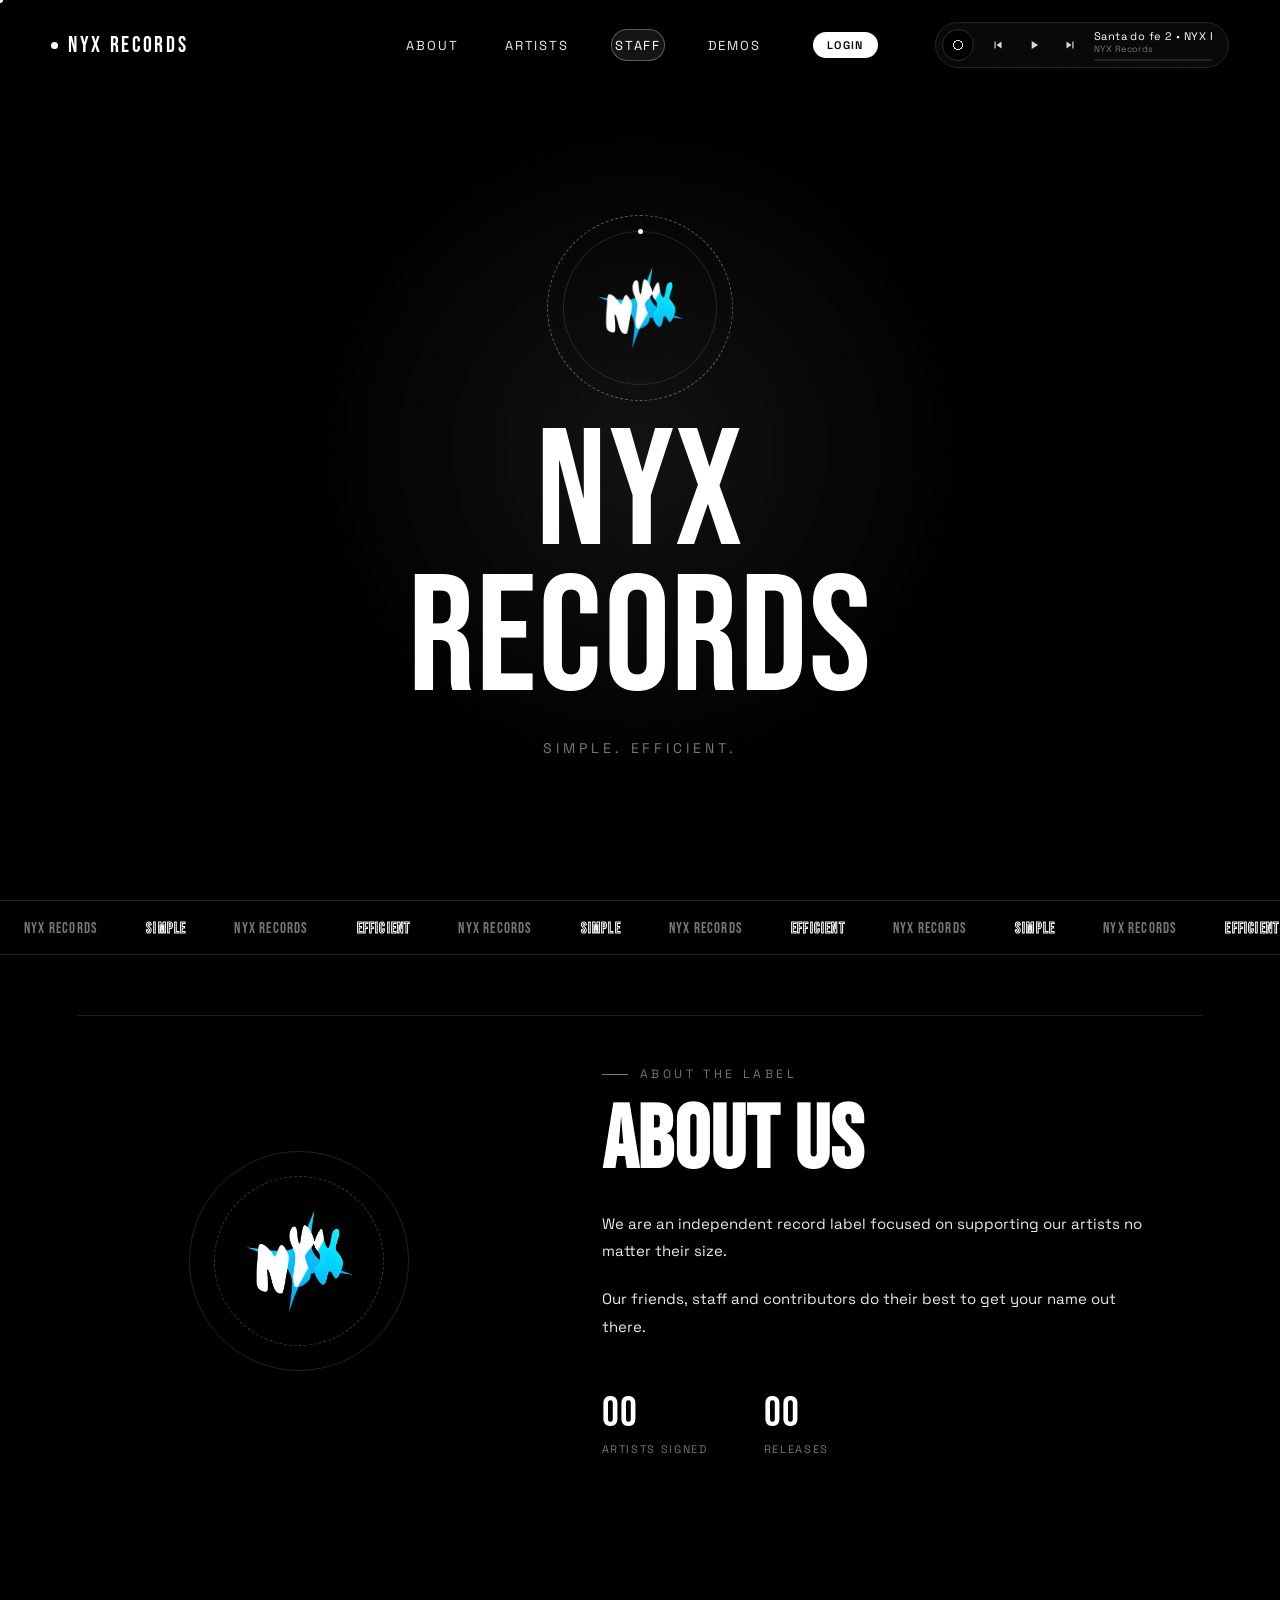
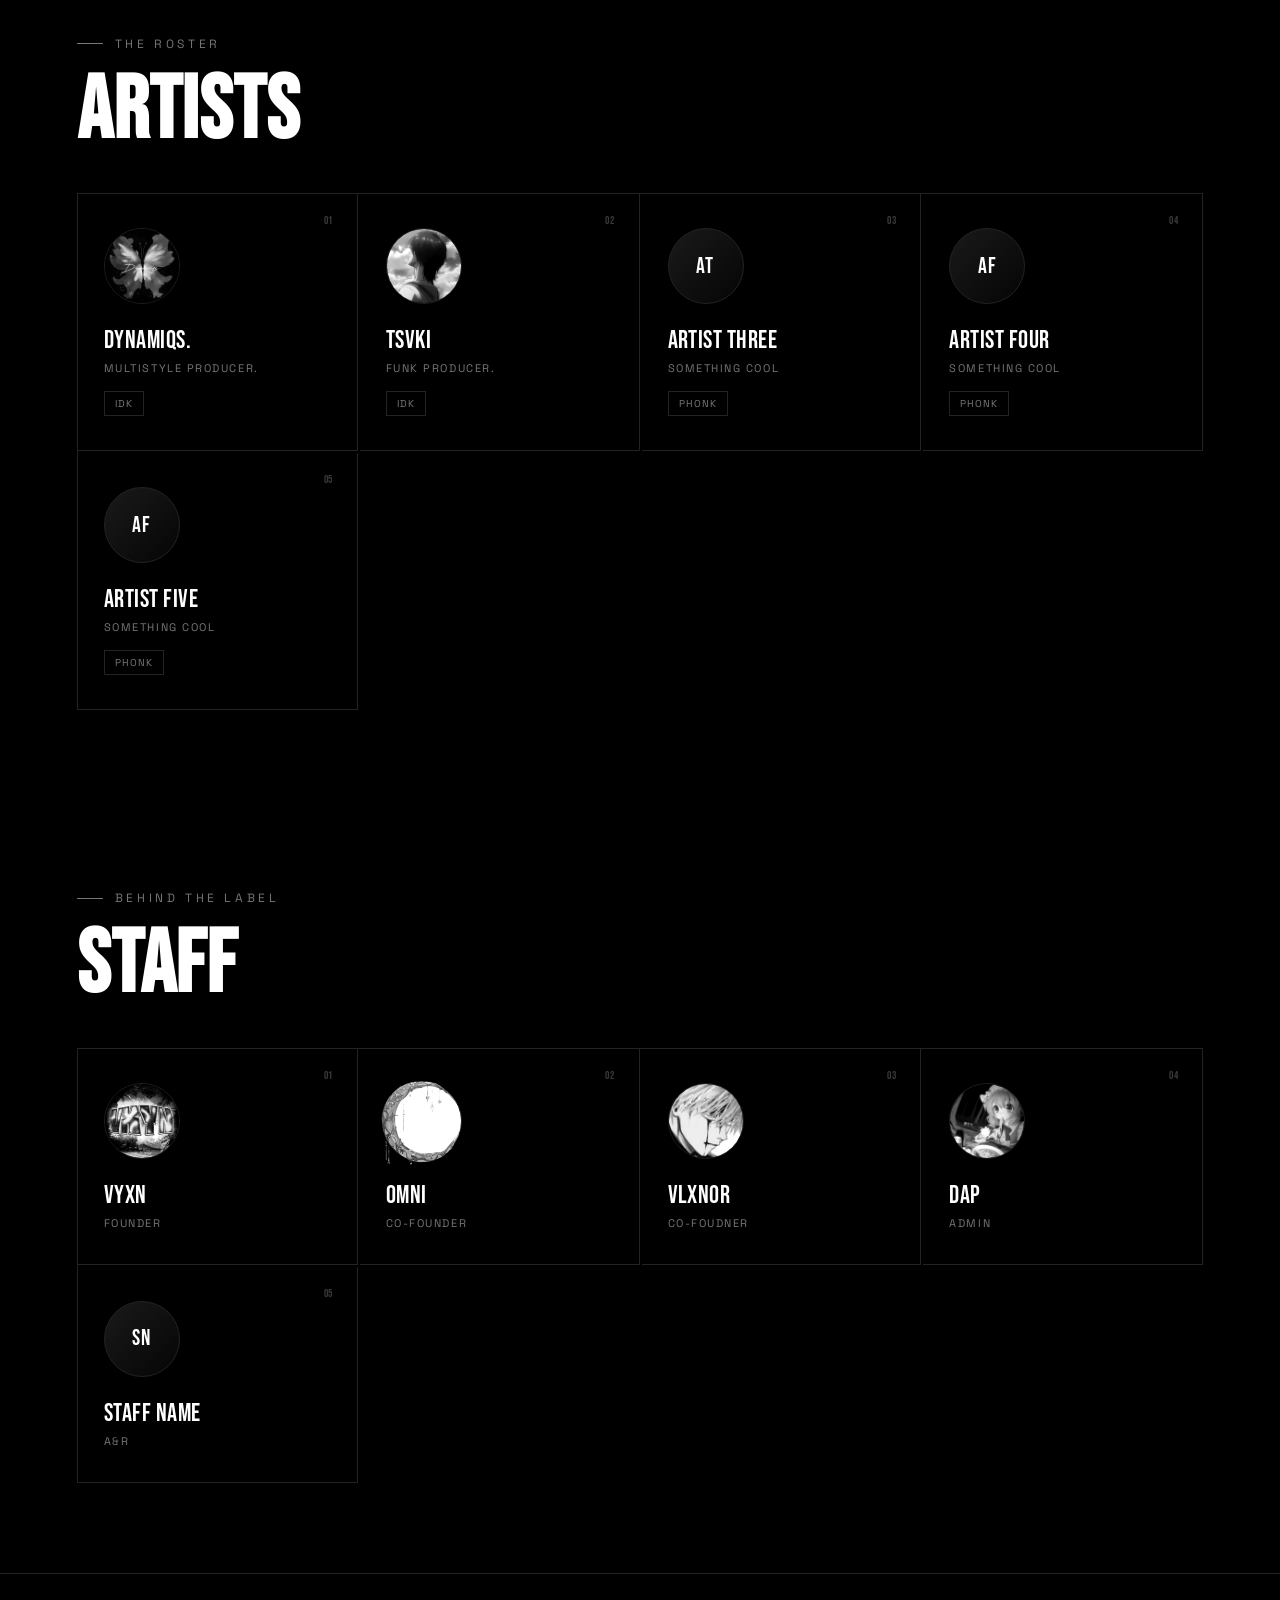
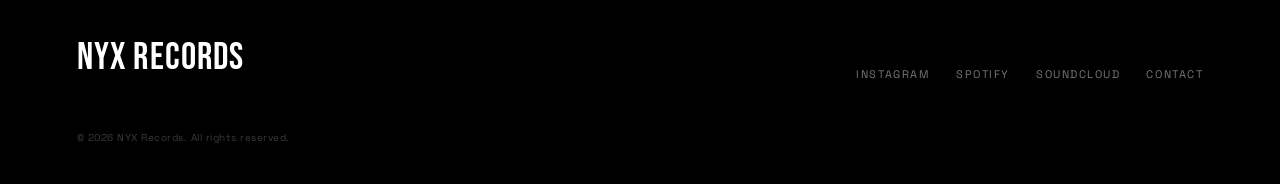
==== commit 81b208d5: "Discord Flow" ====
--- a/index.html
+++ b/index.html
@@ -26,8 +26,31 @@
     <div class="eyebrow" style="justify-content:center;">Got a demo?</div>
     <h2 class="display demo-title">SEND US<br>A DEMO</h2>
     <p class="demo-text">Connect with Spotify and submit your track on our demo portal — we'll get back to you in 1-2 days.</p>
-<a href="/demo/" class="demo-cta">SUBMIT A DEMO</a>
+    <a href="/demo/" class="demo-cta">SUBMIT A DEMO</a>
     <button type="button" class="demo-skip" id="demoSkip">No thanks</button>
+  </div>
+</div>
+
+<!-- ===== AUTH MODAL ===== -->
+<div class="auth-overlay" id="authOverlay">
+  <div class="demo-modal auth-modal">
+    <button class="demo-close" id="authClose" aria-label="Close">
+      <svg viewBox="0 0 24 24"><path d="M18.3 5.71L12 12l6.3 6.29-1.41 1.42L12 13.41l-6.29 6.3-1.42-1.42L10.59 12 4.29 5.71 5.71 4.29 12 10.59l6.29-6.3z"></path></svg>
+    </button>
+    <div class="demo-mark">
+      <div class="ring"></div>
+      <img class="logo-glow-sm" src="/images/logo.png" alt="NYX Records logo" style="width:70%;height:70%;object-fit:contain;position:relative;z-index:2;">
+    </div>
+    <div class="eyebrow" style="justify-content:center;">Join the club</div>
+    <h2 class="display demo-title">SIGN IN</h2>
+    <p class="demo-text">Connect your account to access exclusive content and demos.</p>
+    
+    <div class="auth-providers">
+      <button class="provider-btn discord" id="btnDiscordLogin">
+        <svg viewBox="0 0 24 24" class="provider-icon" fill="#5865F2"><path d="M20.317 4.3698a19.7913 19.7913 0 00-4.8851-1.5152.0741.0741 0 00-.0785.0371c-.211.3753-.4447.8648-.6083 1.2495-1.8447-.2762-3.68-.2762-5.4868 0-.1636-.3933-.4058-.8742-.6177-1.2495a.077.077 0 00-.0785-.037 19.7363 19.7363 0 00-4.8852 1.515.0699.0699 0 00-.0321.0277C.5334 9.0458-.319 13.5799.0992 18.0578a.0824.0824 0 00.0312.0561c2.0528 1.5076 4.0413 2.4228 5.9929 3.0294a.0777.0777 0 00.0842-.0276c.4616-.6304.8731-1.2952 1.226-1.9942a.076.076 0 00-.0416-.1057c-.6528-.2476-1.2743-.5495-1.8722-.8923a.077.077 0 01-.0076-.1277c.1258-.0943.2517-.1923.3718-.2914a.0743.0743 0 01.0776-.0105c3.9278 1.7933 8.18 1.7933 12.0614 0a.0739.0739 0 01.0785.0095c.1202.099.246.1981.3728.2924a.077.077 0 01-.0066.1276 12.2986 12.2986 0 01-1.873.8914.0766.0766 0 00-.0407.1067c.3604.698.7719 1.3628 1.225 1.9932a.076.076 0 00.0842.0286c1.961-.6067 3.9495-1.5219 6.0023-3.0294a.077.077 0 00.0313-.0552c.5004-5.177-.8382-9.6739-3.5485-13.6604a.061.061 0 00-.0312-.0286zM8.02 15.3312c-1.1825 0-2.1569-1.0857-2.1569-2.419 0-1.3332.9555-2.4189 2.157-2.4189 1.2108 0 2.1757 1.0952 2.1568 2.419 0 1.3332-.9555 2.4189-2.1569 2.4189zm7.9748 0c-1.1825 0-2.1569-1.0857-2.1569-2.419 0-1.3332.9554-2.4189 2.1569-2.4189 1.2108 0 2.1757 1.0952 2.1568 2.419 0 1.3332-.946 2.4189-2.1568 2.4189z"/></svg>
+        Continue with Discord
+      </button>
+    </div>
   </div>
 </div>
 <header id="siteHeader">
@@ -37,7 +60,14 @@
     <a href="#about" data-section="about">About</a>
     <a href="#artists" data-section="artists">Artists</a>
     <a href="#staff" data-section="staff">Staff</a>
-<a href="/demo/">Demos</a>
+    <a href="/demo/">Demos</a>
+    <div class="auth-wrapper" id="authWrapper">
+      <button class="nav-auth-btn" id="loginNavBtn">Login</button>
+      <div class="user-menu" id="userMenu" style="display:none;">
+        <img src="" alt="" id="userAvatar" class="user-avatar">
+        <button class="nav-auth-btn logout" id="logoutBtn">Logout</button>
+      </div>
+    </div>
   </nav>
   <!-- ===== MUSIC PLAYER ===== -->
   <div class="player" id="player">
@@ -124,6 +154,8 @@
   <svg viewBox="0 0 24 24"><path d="M12 4l-8 8h5v8h6v-8h5z"></path></svg>
 </button>
 <script src="/assets/js/home.js" defer></script>
+<!-- Supabase Auth Script -->
+<script type="module" src="/assets/js/auth.js"></script>
 
 
 </body></html>
--- a/assets/css/home.css
+++ b/assets/css/home.css
@@ -12,7 +12,9 @@
 *{margin:0;padding:0;box-sizing:border-box;}
 html{scroll-behavior:smooth;}
 ::selection{background:var(--white);color:var(--black);}
-body{background:var(--black);color:var(--white);font-family:'Space Grotesk',sans-serif;overflow-x:hidden;cursor:none;}
+body{background:var(--black);color:var(--white);font-family:'Space Grotesk',sans-serif;overflow-x:hidden;cursor:none;opacity:0;transition:opacity .2s var(--ease);}
+body.page-ready{opacity:1;}
+body.page-leaving{opacity:0;}
 a{color:inherit;text-decoration:none;}
 ul{list-style:none;}
 .display{font-family:'Bebas Neue',sans-serif;letter-spacing:.03em;font-weight:400;}
@@ -43,8 +45,9 @@
 @media(max-width:600px){.track-info{display:none;}}
 .hero{min-height:100vh;display:flex;flex-direction:column;align-items:center;justify-content:center;position:relative;text-align:center;padding:90px 20px 0;overflow:hidden;}
 .glow{position:absolute;width:700px;height:700px;background:radial-gradient(circle, rgba(255,255,255,.07) 0%, rgba(255,255,255,0) 65%);top:50%;left:50%;transform:translate(-50%,-50%);pointer-events:none;z-index:0;transition:transform .3s ease-out;}
-.logo-placeholder{position:relative;width:150px;height:150px;border-radius:50%;border:1.5px dashed rgba(255,255,255,.35);display:flex;align-items:center;justify-content:center;margin-bottom:38px;z-index:2;animation:fadeUp 1s var(--ease) both, float 6s ease-in-out infinite 1s;}
-.logo-placeholder .ring{position:absolute;inset:-18px;border:1px solid rgba(255,255,255,.12);border-radius:50%;animation:spin 22s linear infinite;}
+.logo-placeholder{position:relative;width:150px;height:150px;border-radius:50%;display:flex;align-items:center;justify-content:center;margin-bottom:38px;z-index:2;animation:fadeUp 1s var(--ease) both, float 6s ease-in-out infinite 1s;}
+.logo-placeholder::before{content:'';position:absolute;inset:-18px;border:1.5px dashed rgba(255,255,255,.35);border-radius:50%;animation:spin 34s linear infinite;}
+.logo-placeholder .ring{position:absolute;inset:-2px;border:1px solid rgba(255,255,255,.12);border-radius:50%;animation:spin 18s linear infinite reverse;}
 .logo-placeholder .ring::before{content:'';position:absolute;width:5px;height:5px;background:#fff;border-radius:50%;top:-2.5px;left:50%;margin-left:-2.5px;}
 .logo-placeholder span{font-family:'Bebas Neue',sans-serif;font-size:13px;letter-spacing:.15em;color:var(--grey);text-transform:uppercase;line-height:1.5;}
 @keyframes float{0%,100%{transform:translateY(0);}50%{transform:translateY(-10px);}}
@@ -52,7 +55,7 @@
 @keyframes riseIn{from{transform:translateY(110%);}to{transform:translateY(0);}}
 .hero p.tagline{margin-top:26px;font-size:14px;letter-spacing:.28em;text-transform:uppercase;color:var(--grey);z-index:2;animation:fadeUp 1s var(--ease) .5s both;}
 @keyframes fadeUp{from{opacity:0;transform:translateY(24px);}to{opacity:1;transform:translateY(0);}}
-.marquee-strip{border-top:1px solid var(--line);border-bottom:1px solid var(--line);padding:16px 0;overflow:hidden;white-space:nowrap;position:relative;width:100%;}.marquee-strip .track{display:inline-flex;width:max-content;animation:scrollLeft linear infinite;will-change:transform;}.marquee-strip .track span{font-family:'Bebas Neue',sans-serif;font-size:15px;letter-spacing:.08em;padding:0 24px;color:var(--grey);flex:0 0 auto;}.marquee-strip .track span.hollow{-webkit-text-stroke:1px var(--white);color:transparent;}
+.marquee-strip{border-top:1px solid var(--line);border-bottom:1px solid var(--line);padding:16px 0;overflow:hidden;white-space:nowrap;position:relative;width:100%;}.marquee-strip .track{display:inline-flex;width:max-content;animation:scrollLeft 20s linear infinite;will-change:transform;}.marquee-strip .track span{font-family:'Bebas Neue',sans-serif;font-size:15px;letter-spacing:.08em;padding:0 24px;color:var(--grey);flex:0 0 auto;}.marquee-strip .track span.hollow{-webkit-text-stroke:1px var(--white);color:transparent;}
 @keyframes scrollLeft{from{transform:translateX(0);}to{transform:translateX(-50%);}}
 section{position:relative;padding:90px clamp(20px,6vw,80px);}.eyebrow{display:flex;align-items:center;gap:12px;font-size:12px;letter-spacing:.3em;text-transform:uppercase;color:var(--grey);margin-bottom:18px;}.eyebrow::before{content:'';width:26px;height:1px;background:var(--grey);}.section-title{font-family:'Bebas Neue',sans-serif;font-size:clamp(2.8rem,7vw,5.5rem);letter-spacing:.01em;line-height:.95;margin-bottom:40px;}
 .reveal{opacity:0;transform:translateY(50px);transition:opacity .9s var(--ease), transform .9s var(--ease);}.reveal.in{opacity:1;transform:translateY(0);}
@@ -67,6 +70,21 @@
 .to-top{position:fixed;bottom:26px;right:26px;width:44px;height:44px;border-radius:50%;border:1px solid var(--line);display:flex;align-items:center;justify-content:center;z-index:400;opacity:0;pointer-events:none;transition:opacity .4s var(--ease), transform .3s var(--ease), border-color .3s;background:rgba(0,0,0,.6);backdrop-filter:blur(6px);}.to-top.show{opacity:1;pointer-events:auto;}.to-top:hover{transform:translateY(-4px);border-color:var(--white);}.to-top svg{width:14px;height:14px;fill:var(--white);}
 .logo-glow{animation:logoPulse 3.5s ease-in-out infinite;}@keyframes logoPulse{0%,100%{filter:drop-shadow(0 0 8px rgba(255,255,255,.55)) drop-shadow(0 0 18px rgba(255,255,255,.3));}50%{filter:drop-shadow(0 0 12px rgba(255,255,255,.75)) drop-shadow(0 0 26px rgba(255,255,255,.45));}}
 .logo-glow-sm{animation:logoPulseSm 3.5s ease-in-out infinite;}@keyframes logoPulseSm{0%,100%{filter:drop-shadow(0 0 5px rgba(255,255,255,.55)) drop-shadow(0 0 10px rgba(255,255,255,.3));}50%{filter:drop-shadow(0 0 7px rgba(255,255,255,.75)) drop-shadow(0 0 14px rgba(255,255,255,.45));}}
-.demo-overlay{position:fixed;inset:0;z-index:2000;display:flex;align-items:center;justify-content:center;padding:24px;background:rgba(0,0,0,.88);backdrop-filter:blur(10px);opacity:1;transition:opacity .5s var(--ease);}.demo-overlay.closing{opacity:0;pointer-events:none;}.demo-modal{position:relative;width:100%;max-width:440px;background:var(--black-2);border:1px solid var(--line);border-radius:6px;padding:52px 36px 40px;text-align:center;transform:scale(1);animation:modalIn .6s var(--ease) both;}.demo-overlay.closing .demo-modal{transform:scale(.94);transition:transform .4s var(--ease);}@keyframes modalIn{from{opacity:0;transform:scale(.9) translateY(16px);}to{opacity:1;transform:scale(1) translateY(0);}}
+.demo-overlay{display:none;position:fixed;inset:0;z-index:2000;align-items:center;justify-content:center;padding:24px;background:rgba(0,0,0,.88);backdrop-filter:blur(10px);opacity:1;transition:opacity .5s var(--ease);}.demo-overlay.closing{opacity:0;pointer-events:none;}.demo-modal{position:relative;width:100%;max-width:440px;background:var(--black-2);border:1px solid var(--line);border-radius:6px;padding:52px 36px 40px;text-align:center;transform:scale(1);animation:modalIn .6s var(--ease) both;}.demo-overlay.closing .demo-modal{transform:scale(.94);transition:transform .4s var(--ease);}@keyframes modalIn{from{opacity:0;transform:scale(.9) translateY(16px);}to{opacity:1;transform:scale(1) translateY(0);}}
+@keyframes orbit{from{transform:rotate(0deg);}to{transform:rotate(360deg);}}
 .demo-close{position:absolute;top:14px;right:14px;width:36px;height:36px;display:flex;align-items:center;justify-content:center;background:none;border:none;cursor:pointer;opacity:.85;transition:opacity .2s, transform .3s var(--ease);}.demo-close:hover{opacity:1;transform:rotate(90deg);}.demo-close svg{width:16px;height:16px;fill:var(--white);}.demo-mark{position:relative;width:64px;height:64px;margin:0 auto 22px;border:1.5px dashed rgba(255,255,255,.3);border-radius:50%;display:flex;align-items:center;justify-content:center;}.demo-mark .ring{position:absolute;inset:-10px;border:1px solid rgba(255,255,255,.12);border-radius:50%;animation:spin 18s linear infinite;}.demo-mark .ring::before{content:'';position:absolute;width:4px;height:4px;background:#fff;border-radius:50%;top:-2px;left:50%;margin-left:-2px;}.demo-title{font-size:clamp(2rem,6vw,2.9rem);line-height:.95;margin:16px 0 18px;}.demo-text{font-size:13.5px;line-height:1.75;color:var(--off-white);max-width:32ch;margin:0 auto 26px;}.demo-cta{display:inline-block;padding:14px 30px;background:var(--white);color:var(--black);font-size:12px;letter-spacing:.12em;text-transform:uppercase;border-radius:30px;transition:transform .3s var(--ease), opacity .3s;}.demo-cta:hover{transform:translateY(-3px);opacity:.9;}.demo-skip{display:block;margin:16px auto 0;background:none;border:none;color:var(--grey);font-size:11px;letter-spacing:.12em;text-transform:uppercase;cursor:pointer;transition:color .3s;}.demo-skip:hover{color:var(--white);}
-@media(prefers-reduced-motion:reduce){*{animation-duration:.001ms !important; animation-iteration-count:1 !important; transition-duration:.001ms !important;}}+
+/* Auth Styles */
+.nav-auth-btn{background:var(--white);color:var(--black);border:none;padding:6px 14px;border-radius:20px;font-family:'Space Grotesk',sans-serif;font-size:11px;font-weight:600;letter-spacing:.12em;text-transform:uppercase;cursor:pointer;transition:transform .3s var(--ease), opacity .3s;}
+.nav-auth-btn:hover{transform:translateY(-2px);opacity:.9;}
+.nav-auth-btn.logout{background:transparent;color:var(--grey);border:1px solid var(--line);padding:4px 10px;}
+.nav-auth-btn.logout:hover{background:rgba(255,255,255,.05);color:var(--white);}
+.auth-wrapper{position:relative;z-index:1;margin-left:10px;display:flex;align-items:center;}
+.user-menu{display:flex;align-items:center;gap:10px;}
+.user-avatar{width:28px;height:28px;border-radius:50%;object-fit:cover;border:1px solid var(--line);}
+.auth-overlay{display:none;position:fixed;inset:0;z-index:2000;align-items:center;justify-content:center;padding:24px;background:rgba(0,0,0,.88);backdrop-filter:blur(10px);opacity:1;transition:opacity .5s var(--ease);}
+.auth-overlay.closing{opacity:0;pointer-events:none;}
+.auth-providers{display:flex;flex-direction:column;gap:12px;margin-top:24px;}
+.provider-btn{display:flex;align-items:center;justify-content:center;gap:12px;width:100%;padding:14px 24px;background:rgba(255,255,255,.03);border:1px solid var(--line);border-radius:6px;color:var(--white);font-family:'Space Grotesk',sans-serif;font-size:13px;font-weight:500;cursor:pointer;transition:background .3s, border-color .3s, transform .3s var(--ease);}
+.provider-btn:hover{background:rgba(255,255,255,.08);border-color:rgba(255,255,255,.2);transform:translateY(-2px);}
+.provider-icon{width:18px;height:18px;}
